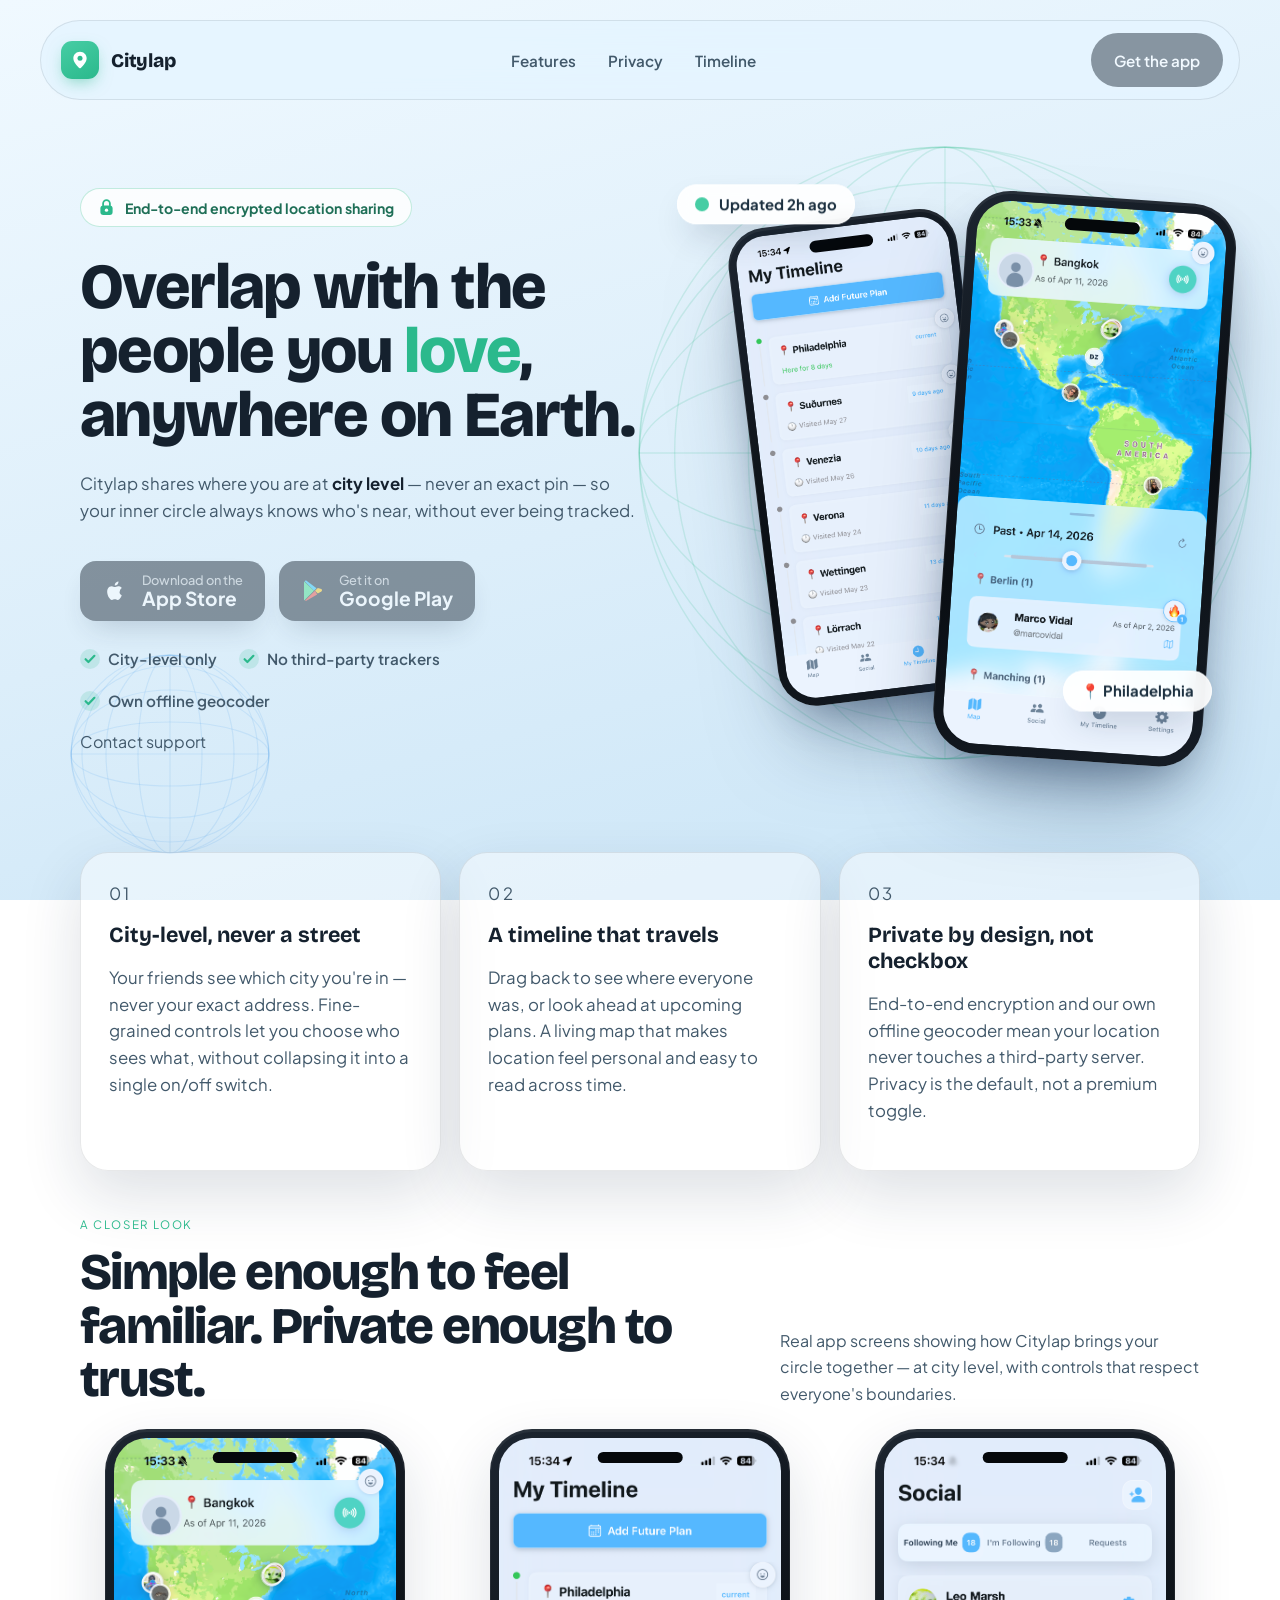
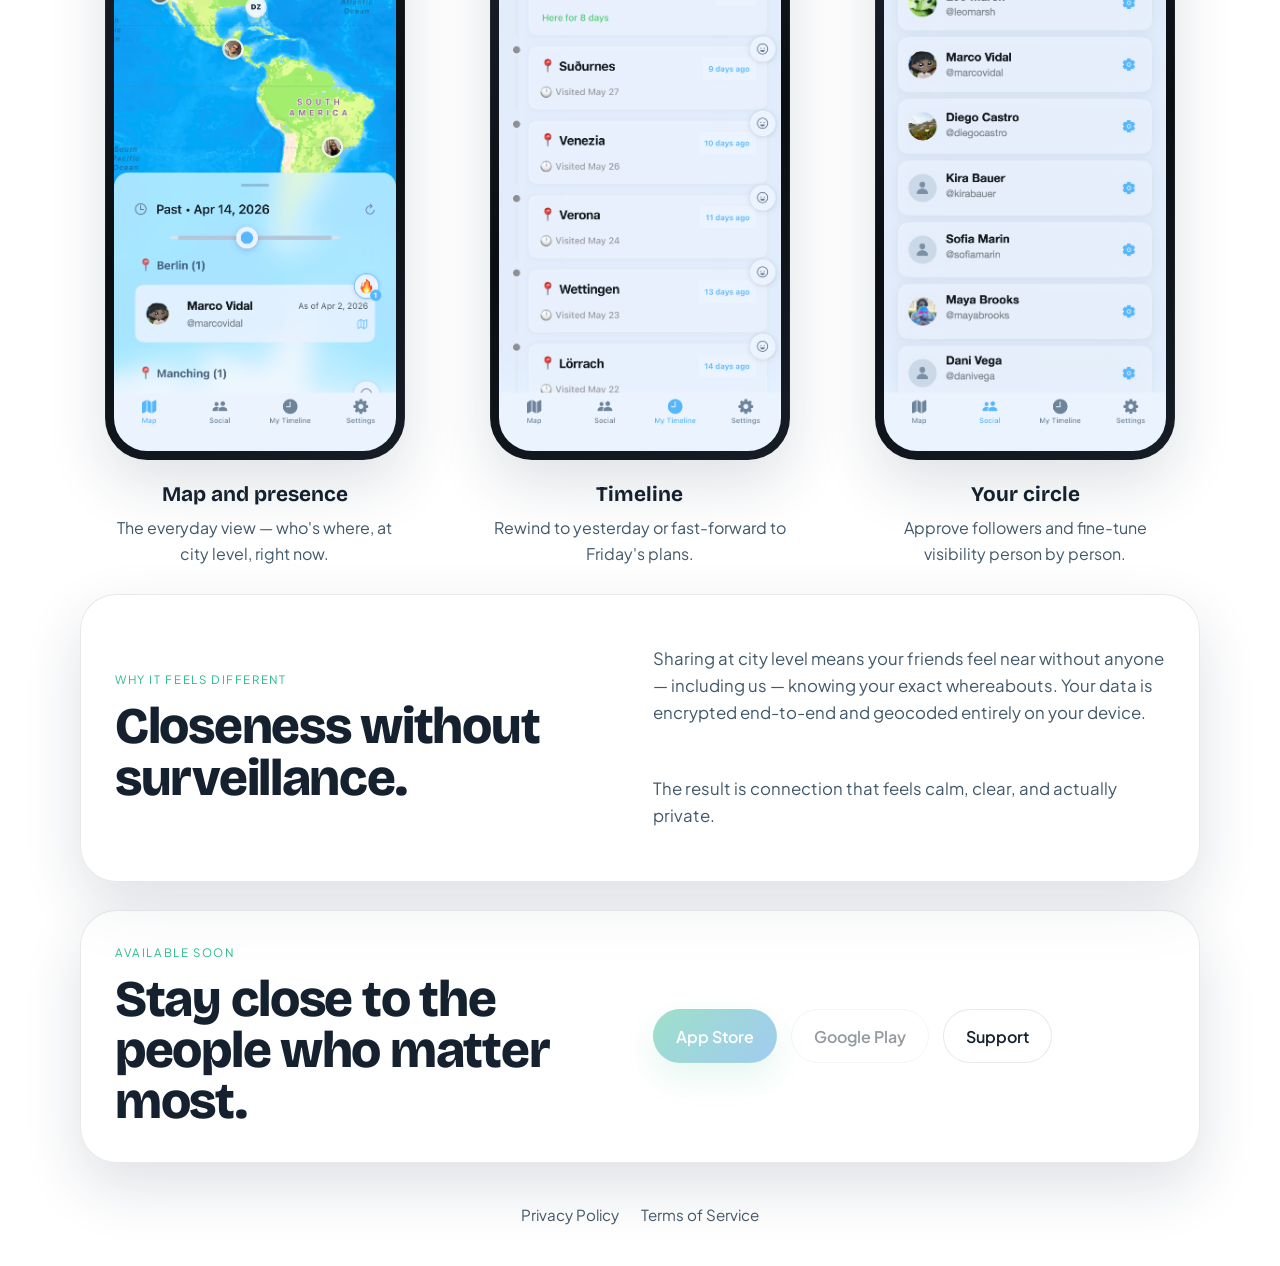
==== index.html @ 9f9db56d "Rebuild marketing site from Citylap design handoff New visual direction: Bricolage Grotesque + Plus " ====
<!DOCTYPE html>
<html lang="en">
  <head>
    <meta charset="UTF-8" />
    <meta name="viewport" content="width=device-width, initial-scale=1.0" />
    <title>Citylap | Stay close, wherever life takes you</title>
    <meta
      name="description"
      content="Citylap shares your city — never your street — with the people you trust. End-to-end encrypted, city-level location sharing."
    />
    <meta name="theme-color" content="#f0f9ff" />
    <link rel="preconnect" href="https://fonts.googleapis.com" />
    <link rel="preconnect" href="https://fonts.gstatic.com" crossorigin />
    <link
      href="https://fonts.googleapis.com/css2?family=Bricolage+Grotesque:opsz,wght@12..96,600;12..96,700;12..96,800&family=Plus+Jakarta+Sans:wght@400;500;600;700;800&display=swap"
      rel="stylesheet"
    />
    <link rel="icon" href="./favicon.png" />
    <link rel="stylesheet" href="./styles.css" />
  </head>
  <body>
    <div class="site-shell">
      <header class="topbar">
        <a class="brand" href="#top" aria-label="Citylap home">
          <span class="brand-mark" aria-hidden="true">
            <svg width="20" height="20" viewBox="0 0 24 24" fill="none">
              <path d="M12 2C7.6 2 4 5.5 4 9.8c0 5.4 6.8 11.4 7.1 11.7.5.4 1.3.4 1.8 0 .3-.3 7.1-6.3 7.1-11.7C20 5.5 16.4 2 12 2Z" fill="white" />
              <circle cx="12" cy="9.8" r="3" fill="#2bb98c" />
            </svg>
          </span>
          <span class="brand-text">Citylap</span>
        </a>
        <nav class="topnav" aria-label="Primary">
          <a href="#features">Features</a>
          <a href="#privacy">Privacy</a>
          <a href="#screenshots">Timeline</a>
        </nav>
        <a class="button button-nav" data-role="ios-link" href="#">Get the app</a>
      </header>

      <main id="top">
        <section class="hero">
          <!-- Small accent globe (bottom-left) -->
          <svg class="hero-globe hero-globe-small" viewBox="0 0 360 360" fill="none" aria-hidden="true">
            <circle cx="180" cy="180" r="178" stroke="#2f8fe0" stroke-width="2" stroke-opacity="0.12" />
            <line x1="2" y1="180" x2="358" y2="180" stroke="#2f8fe0" stroke-width="2" stroke-opacity="0.12" />
            <line x1="180" y1="2" x2="180" y2="358" stroke="#2f8fe0" stroke-width="2" stroke-opacity="0.12" />
            <ellipse cx="180" cy="180" rx="57.6" ry="178" stroke="#2f8fe0" stroke-width="2" stroke-opacity="0.12" />
            <ellipse cx="180" cy="180" rx="115.2" ry="178" stroke="#2f8fe0" stroke-width="2" stroke-opacity="0.12" />
            <ellipse cx="180" cy="180" rx="158.4" ry="178" stroke="#2f8fe0" stroke-width="2" stroke-opacity="0.12" />
            <ellipse cx="180" cy="180" rx="178" ry="57.6" stroke="#2f8fe0" stroke-width="2" stroke-opacity="0.12" />
            <ellipse cx="180" cy="180" rx="178" ry="115.2" stroke="#2f8fe0" stroke-width="2" stroke-opacity="0.12" />
            <ellipse cx="180" cy="180" rx="178" ry="158.4" stroke="#2f8fe0" stroke-width="2" stroke-opacity="0.12" />
          </svg>

          <div class="hero-copy reveal">
            <div class="eyebrow-chip">
              <svg width="17" height="19" viewBox="0 0 24 28" fill="none" aria-hidden="true">
                <rect x="3" y="11" width="18" height="14" rx="4.4" fill="#2bb98c" />
                <path d="M7 11V8a5 5 0 0 1 10 0v3" stroke="#2bb98c" stroke-width="2.6" stroke-linecap="round" />
                <circle cx="12" cy="18" r="2.4" fill="#fff" />
              </svg>
              End-to-end encrypted location sharing
            </div>

            <h1>Overlap with the people you <span class="h1-hi">love</span>, anywhere on Earth.</h1>

            <p class="lede">
              Citylap shares where you are at <strong>city level</strong> — never an exact pin — so your
              inner circle always knows who's near, without ever being tracked.
            </p>

            <div class="cta-row" id="download">
              <a class="store-badge" data-role="ios-link" href="#">
                <svg width="26" height="26" viewBox="0 0 24 24" fill="white" aria-hidden="true">
                  <path d="M16.4 12.7c0-2.2 1.8-3.3 1.9-3.4-1-1.5-2.6-1.7-3.2-1.7-1.4-.1-2.6.8-3.3.8-.7 0-1.7-.8-2.8-.8-1.4 0-2.8.8-3.5 2.1-1.5 2.6-.4 6.5 1.1 8.6.7 1 1.5 2.2 2.6 2.1 1-.04 1.4-.7 2.7-.7s1.6.7 2.7.6c1.1-.02 1.8-1 2.5-2 .8-1.2 1.1-2.3 1.1-2.4-.02-.01-2.1-.8-2.1-3.2ZM14.3 5.9c.6-.7 1-1.7.9-2.7-.8.03-1.9.5-2.5 1.2-.6.6-1 1.6-.9 2.6.9.07 1.8-.4 2.5-1.1Z"/>
                </svg>
                <div class="store-badge-text">
                  <div class="store-badge-top">Download on the</div>
                  <div class="store-badge-main">App Store</div>
                </div>
              </a>
              <a class="store-badge" data-role="android-link" href="#">
                <svg width="24" height="24" viewBox="0 0 24 24" aria-hidden="true">
                  <path d="M3.6 2.3 13 11.7l2.5-2.5L5.2 1.6a1.4 1.4 0 0 0-1.6.7Z" fill="#19C0F4"/>
                  <path d="M3.2 2.6A1.4 1.4 0 0 0 3 3.4v17.2c0 .3.1.6.2.8L13 11.7 3.2 2.6Z" fill="#3DDC84"/>
                  <path d="M16.8 9 14 11.7l2.8 2.8 3.5-2a1.4 1.4 0 0 0 0-2.4L16.8 9Z" fill="#FFC107"/>
                  <path d="m14 11.7-10 9.8c.5.4 1.2.4 1.8.1l10.4-6-2.2-3.9Z" fill="#EE4135"/>
                </svg>
                <div class="store-badge-text">
                  <div class="store-badge-top">Get it on</div>
                  <div class="store-badge-main">Google Play</div>
                </div>
              </a>
            </div>

            <div class="trust-row">
              <div class="trust-item">
                <svg width="20" height="20" viewBox="0 0 20 20" fill="none" aria-hidden="true">
                  <circle cx="10" cy="10" r="10" fill="#2bb98c" opacity="0.16"/>
                  <path d="M5.6 10.2 8.4 13l6-6.2" stroke="#2bb98c" stroke-width="2.2" stroke-linecap="round" stroke-linejoin="round"/>
                </svg>
                City-level only
              </div>
              <div class="trust-item">
                <svg width="20" height="20" viewBox="0 0 20 20" fill="none" aria-hidden="true">
                  <circle cx="10" cy="10" r="10" fill="#2bb98c" opacity="0.16"/>
                  <path d="M5.6 10.2 8.4 13l6-6.2" stroke="#2bb98c" stroke-width="2.2" stroke-linecap="round" stroke-linejoin="round"/>
                </svg>
                No third-party trackers
              </div>
              <div class="trust-item">
                <svg width="20" height="20" viewBox="0 0 20 20" fill="none" aria-hidden="true">
                  <circle cx="10" cy="10" r="10" fill="#2bb98c" opacity="0.16"/>
                  <path d="M5.6 10.2 8.4 13l6-6.2" stroke="#2bb98c" stroke-width="2.2" stroke-linecap="round" stroke-linejoin="round"/>
                </svg>
                Own offline geocoder
              </div>
            </div>

            <div class="meta-row">
              <a class="text-link" data-role="support-link" href="#">Contact support</a>
              <a class="text-link is-hidden" data-role="github-link" href="#" target="_blank" rel="noreferrer">
                View on GitHub
              </a>
            </div>
          </div>

          <div class="hero-visual reveal">
            <div class="phones-cluster">
              <!-- Complete globe sphere, centered behind the phones -->
              <svg class="hero-globe hero-globe-main" viewBox="0 0 1040 1040" fill="none" aria-hidden="true">
                <circle cx="520" cy="520" r="517.6" stroke="#2bb98c" stroke-width="2.4" stroke-opacity="0.16" />
                <line x1="2.4" y1="520" x2="1037.6" y2="520" stroke="#2bb98c" stroke-width="2.4" stroke-opacity="0.16" />
                <line x1="520" y1="2.4" x2="520" y2="1037.6" stroke="#2bb98c" stroke-width="2.4" stroke-opacity="0.16" />
                <ellipse cx="520" cy="520" rx="166.4" ry="517.6" stroke="#2bb98c" stroke-width="2.4" stroke-opacity="0.16" />
                <ellipse cx="520" cy="520" rx="332.8" ry="517.6" stroke="#2bb98c" stroke-width="2.4" stroke-opacity="0.16" />
                <ellipse cx="520" cy="520" rx="457.6" ry="517.6" stroke="#2bb98c" stroke-width="2.4" stroke-opacity="0.16" />
                <ellipse cx="520" cy="520" rx="517.6" ry="166.4" stroke="#2bb98c" stroke-width="2.4" stroke-opacity="0.16" />
                <ellipse cx="520" cy="520" rx="517.6" ry="332.8" stroke="#2bb98c" stroke-width="2.4" stroke-opacity="0.16" />
                <ellipse cx="520" cy="520" rx="517.6" ry="457.6" stroke="#2bb98c" stroke-width="2.4" stroke-opacity="0.16" />
              </svg>

              <!-- Back phone: timeline screenshot (shown in full) -->
              <div class="phone phone-back">
                <div class="phone-screen">
                  <img src="./assets/screens-edited/timeline.png" alt="Citylap timeline — a private log of every city you've visited" />
                  <div class="dynamic-island"></div>
                </div>
              </div>

              <!-- Front phone: world map screenshot (shown in full) -->
              <div class="phone phone-front">
                <div class="phone-screen">
                  <img src="./assets/screens-edited/map-world.png" alt="Citylap map — your circle across the world at city level" />
                  <div class="dynamic-island"></div>
                </div>
              </div>

              <!-- Floating marketing chips that bleed past the frame -->
              <div class="hero-chip chip-updated">
                <span class="chip-dot"></span> Updated 2h ago
              </div>
              <div class="hero-chip chip-location">📍 Philadelphia</div>
            </div>
          </div>
        </section>

        <section class="feature-grid reveal" id="features">
          <article class="feature-card">
            <p class="card-label">01</p>
            <h3>City-level, never a street</h3>
            <p>
              Your friends see which city you're in — never your exact address. Fine-grained
              controls let you choose who sees what, without collapsing it into a single on/off switch.
            </p>
          </article>
          <article class="feature-card">
            <p class="card-label">02</p>
            <h3>A timeline that travels</h3>
            <p>
              Drag back to see where everyone was, or look ahead at upcoming plans. A living map that
              makes location feel personal and easy to read across time.
            </p>
          </article>
          <article class="feature-card">
            <p class="card-label">03</p>
            <h3>Private by design, not checkbox</h3>
            <p>
              End-to-end encryption and our own offline geocoder mean your location never touches a
              third-party server. Privacy is the default, not a premium toggle.
            </p>
          </article>
        </section>

        <section class="screenshots reveal" id="screenshots">
          <div class="section-heading">
            <div>
              <p class="eyebrow">A closer look</p>
              <h2>Simple enough to feel familiar. Private enough to trust.</h2>
            </div>
            <p class="section-copy">
              Real app screens showing how Citylap brings your circle together — at city level, with
              controls that respect everyone's boundaries.
            </p>
          </div>

          <div class="shot-grid">
            <article class="shot-card">
              <div class="shot-phone">
                <div class="shot-screen">
                  <img src="./assets/screens-edited/map-world.png" alt="World map view showing friends' cities at city level" />
                  <div class="shot-island"></div>
                </div>
              </div>
              <div class="shot-copy">
                <h3>Map and presence</h3>
                <p>The everyday view — who's where, at city level, right now.</p>
              </div>
            </article>

            <article class="shot-card">
              <div class="shot-phone">
                <div class="shot-screen">
                  <img src="./assets/screens-edited/timeline.png" alt="Timeline showing past and future locations" />
                  <div class="shot-island"></div>
                </div>
              </div>
              <div class="shot-copy">
                <h3>Timeline</h3>
                <p>Rewind to yesterday or fast-forward to Friday's plans.</p>
              </div>
            </article>

            <article class="shot-card">
              <div class="shot-phone">
                <div class="shot-screen">
                  <img src="./assets/screens-edited/social.png" alt="Social controls and friend management" />
                  <div class="shot-island"></div>
                </div>
              </div>
              <div class="shot-copy">
                <h3>Your circle</h3>
                <p>Approve followers and fine-tune visibility person by person.</p>
              </div>
            </article>
          </div>
        </section>

        <section class="privacy-band reveal" id="privacy">
          <div>
            <p class="eyebrow">Why it feels different</p>
            <h2>Closeness without surveillance.</h2>
          </div>
          <div class="privacy-points">
            <p>
              Sharing at city level means your friends feel near without anyone — including us — knowing
              your exact whereabouts. Your data is encrypted end-to-end and geocoded entirely on your device.
            </p>
            <p>
              The result is connection that feels calm, clear, and actually private.
            </p>
          </div>
        </section>

        <section class="closing reveal">
          <div>
            <p class="eyebrow">Available soon</p>
            <h2>Stay close to the people who matter most.</h2>
          </div>
          <div class="closing-actions">
            <a class="button button-primary" data-role="ios-link" href="#">App Store</a>
            <a class="button button-secondary" data-role="android-link" href="#">Google Play</a>
            <a class="button button-ghost" data-role="support-link" href="#">Support</a>
          </div>
        </section>
      </main>

      <footer class="site-footer">
        <a href="./docs/privacy-policy.html">Privacy Policy</a>
        <a href="./docs/terms-of-service.html">Terms of Service</a>
      </footer>
    </div>

    <script src="https://cdnjs.cloudflare.com/ajax/libs/gsap/3.12.5/gsap.min.js"></script>
    <script src="./script.js"></script>
  </body>
</html>
---- styles.css ----
:root {
  --bg: #f0f9ff;
  --panel: rgba(255, 252, 249, 0.78);
  --panel-strong: rgba(255, 250, 248, 0.96);
  --text: #15212e;
  --muted: #42596b;
  --line: rgba(21, 33, 46, 0.1);
  --accent: #2bb98c;
  --accent-strong: #2f8fe0;
  --shadow: 0 24px 60px rgba(20, 40, 70, 0.14);
  --radius: 28px;
}

* {
  box-sizing: border-box;
}

html {
  scroll-behavior: smooth;
}

body {
  margin: 0;
  min-width: 320px;
  font-family: 'Plus Jakarta Sans', system-ui, sans-serif;
  color: var(--text);
  background: linear-gradient(165deg, #f0f9ff 0%, #dceefa 55%, #cae5f7 100%);
  background-attachment: fixed;
}

a {
  color: inherit;
  text-decoration: none;
}

button,
a {
  -webkit-tap-highlight-color: transparent;
}

.site-shell {
  position: relative;
  /* clip horizontally to avoid a scrollbar, but never clip the hero's
     bleed-out globe/phones the way `overflow: hidden` did */
  overflow-x: clip;
}

/* ── Layout containers ── */
.topbar,
.hero,
.feature-grid,
.privacy-band,
.closing,
.site-footer,
.docs-page {
  width: min(1120px, calc(100% - 32px));
  margin: 0 auto;
}

/* ── Topbar ── */
.topbar {
  position: sticky;
  top: 0;
  z-index: 10;
  width: min(1200px, calc(100% - 32px));
  display: flex;
  align-items: center;
  justify-content: space-between;
  margin-top: 20px;
  padding: 12px 16px 12px 20px;
  background: rgba(228, 244, 255, 0.82);
  border: 1px solid var(--line);
  border-radius: 999px;
  backdrop-filter: blur(20px);
}

.brand {
  display: inline-flex;
  align-items: center;
  gap: 12px;
  font-family: 'Bricolage Grotesque', system-ui, sans-serif;
  font-weight: 800;
  font-size: 1.2rem;
  letter-spacing: -0.01em;
  color: var(--text);
}

.brand-mark {
  display: grid;
  place-items: center;
  width: 38px;
  height: 38px;
  border-radius: 11px;
  background: linear-gradient(150deg, #46cda4, #2bb98c);
  box-shadow: 0 6px 16px -4px rgba(43, 185, 140, 0.55);
  flex-shrink: 0;
}

.topnav {
  display: inline-flex;
  gap: 32px;
  color: var(--muted);
  font-size: 0.95rem;
  font-weight: 600;
}

.topnav a:hover,
.text-link:hover {
  color: var(--text);
}

.button-nav {
  display: inline-flex;
  align-items: center;
  justify-content: center;
  min-height: 42px;
  padding: 0 22px;
  background: var(--text);
  color: #fff;
  border-radius: 999px;
  border: none;
  font-weight: 700;
  font-size: 0.95rem;
  font-family: inherit;
  transition: transform 180ms ease, opacity 180ms ease;
  white-space: nowrap;
}

.button-nav:hover {
  transform: translateY(-1px);
  opacity: 0.88;
}

/* ── Hero ── */
.hero {
  position: relative;
  overflow: visible;
  display: grid;
  grid-template-columns: 1.05fr 0.95fr;
  gap: 48px;
  align-items: center;
  padding: 80px 0 64px;
}

.hero-globe {
  position: absolute;
  pointer-events: none;
}

/* Big globe: a complete sphere centered behind the phones. Sized with a
   viewport cap so the whole circle always stays on-screen — never clipped. */
.hero-globe-main {
  width: min(760px, 48vw);
  height: auto;
  left: 50%;
  top: 47%;
  transform: translate(-50%, -50%);
  z-index: 0;
}

.hero-globe-small {
  width: 200px;
  height: auto;
  left: -10px;
  bottom: -30px;
  z-index: 0;
}

.hero-copy {
  position: relative;
  z-index: 1;
}

/* ── Eyebrow chip (hero) ── */
.eyebrow-chip {
  display: inline-flex;
  align-items: center;
  gap: 10px;
  background: rgba(255, 255, 255, 0.82);
  border-radius: 999px;
  padding: 10px 18px;
  box-shadow: 0 0 0 1px rgba(43, 185, 140, 0.28) inset;
  margin-bottom: 28px;
  font-size: 0.88rem;
  font-weight: 700;
  color: #1f6f57;
}

/* ── Eyebrow label (sections) ── */
.eyebrow,
.card-label {
  margin: 0 0 14px;
  text-transform: uppercase;
  letter-spacing: 0.14em;
  font-size: 0.72rem;
  color: var(--accent);
}

/* ── Hero h1 ── */
.hero h1 {
  margin: 0;
  font-family: 'Bricolage Grotesque', system-ui, sans-serif;
  font-weight: 800;
  font-size: clamp(2.8rem, 5vw, 4.8rem);
  line-height: 1;
  letter-spacing: -0.025em;
  color: var(--text);
}

.h1-hi {
  color: var(--accent);
}

/* ── Section h2s ── */
.privacy-band h2,
.closing h2 {
  margin: 0;
  font-family: 'Bricolage Grotesque', system-ui, sans-serif;
  font-weight: 800;
  line-height: 1;
  letter-spacing: -0.025em;
}

.lede,
.feature-card p,
.privacy-points p {
  color: var(--muted);
  line-height: 1.6;
  font-size: 1.05rem;
}

.lede {
  max-width: 52ch;
  margin: 24px 0 0;
}

.lede strong {
  color: var(--text);
  font-weight: 700;
}

/* ── Store badges (CTA row) ── */
.cta-row {
  display: flex;
  flex-wrap: wrap;
  gap: 14px;
  margin-top: 36px;
}

.store-badge {
  display: inline-flex;
  align-items: center;
  gap: 14px;
  background: var(--text);
  color: #fff;
  border-radius: 16px;
  padding: 13px 22px;
  box-shadow: 0 14px 30px -12px rgba(20, 40, 70, 0.5);
  transition: transform 180ms ease;
}

.store-badge:hover {
  transform: translateY(-2px);
}

.store-badge[aria-disabled="true"] {
  opacity: 0.45;
  cursor: not-allowed;
}

.store-badge[aria-disabled="true"]:hover {
  transform: none;
}

.store-badge-text {
  line-height: 1.05;
}

.store-badge-top {
  font-size: 0.8rem;
  opacity: 0.72;
  font-weight: 500;
}

.store-badge-main {
  font-size: 1.2rem;
  font-weight: 700;
}

/* ── Trust row ── */
.trust-row {
  display: flex;
  flex-wrap: wrap;
  gap: 22px;
  margin-top: 28px;
}

.trust-item {
  display: flex;
  align-items: center;
  gap: 8px;
  font-size: 0.95rem;
  font-weight: 600;
  color: var(--muted);
}

/* ── Meta row ── */
.meta-row {
  display: flex;
  flex-wrap: wrap;
  gap: 14px;
  margin-top: 20px;
}

/* ── Generic buttons ── */
.button,
.text-link {
  transition:
    transform 180ms ease,
    border-color 180ms ease,
    background 180ms ease,
    color 180ms ease,
    opacity 180ms ease;
}

.button {
  display: inline-flex;
  align-items: center;
  justify-content: center;
  min-height: 54px;
  padding: 0 22px;
  border-radius: 999px;
  border: 1px solid transparent;
  font-weight: 600;
  font-family: inherit;
}

.button:hover,
.button:focus-visible {
  transform: translateY(-2px);
}

.button[aria-disabled="true"] {
  opacity: 0.45;
  cursor: not-allowed;
}

.button[aria-disabled="true"]:hover,
.button[aria-disabled="true"]:focus-visible {
  transform: none;
}

.button-primary {
  background: linear-gradient(135deg, var(--accent), var(--accent-strong));
  color: #fff;
  box-shadow: 0 14px 34px rgba(43, 185, 140, 0.28);
}

.button-secondary,
.button-ghost {
  background: rgba(255, 255, 255, 0.52);
  border-color: var(--line);
}

.button-secondary:hover,
.button-ghost:hover {
  border-color: rgba(255, 255, 255, 0.3);
}

.text-link {
  color: var(--muted);
}

/* ── Phone frames (hero visual) ── */
.hero-visual {
  position: relative;
  z-index: 1;
}

.phones-cluster {
  position: relative;
  height: 580px;
}

.phone {
  position: absolute;
  border-radius: var(--phone-r, 44px);
  background: linear-gradient(150deg, #1c2530 0%, #0a0e13 55%, #161d26 100%);
  padding: var(--phone-bezel, 10px);
  box-shadow:
    0 2px 0 1px rgba(255, 255, 255, 0.06) inset,
    0 50px 90px -28px rgba(22, 46, 78, 0.55),
    0 18px 44px -16px rgba(22, 46, 78, 0.4);
}

.phone-screen {
  position: relative;
  border-radius: calc(var(--phone-r, 44px) - var(--phone-bezel, 10px));
  overflow: hidden;
  background: #bfe1f7;
  line-height: 0;
}

/* Full screenshot — shown in its entirety, never cropped. The image's
   natural 1206x2622 aspect defines the screen height, so nothing clips. */
.phone-screen img {
  display: block;
  width: 100%;
  height: auto;
}

.dynamic-island {
  position: absolute;
  top: 2.4%;
  left: 50%;
  transform: translateX(-50%);
  width: 30%;
  height: 1.45%;
  min-height: 12px;
  background: #05080b;
  border-radius: 999px;
  z-index: 4;
}

.phone-front {
  --phone-r: 44px;
  --phone-bezel: 10px;
  width: 270px;
  right: 0;
  bottom: 0;
  transform: rotate(4deg);
  transform-origin: center bottom;
  z-index: 2;
}

.phone-back {
  --phone-r: 38px;
  --phone-bezel: 8px;
  width: 230px;
  right: 188px;
  bottom: 64px;
  transform: rotate(-7deg);
  transform-origin: center bottom;
  z-index: 1;
}

/* ── Hero floating chips ── */
.hero-chip {
  position: absolute;
  display: flex;
  align-items: center;
  gap: 10px;
  background: rgba(255, 255, 255, 0.92);
  backdrop-filter: blur(8px);
  border-radius: 999px;
  padding: 11px 18px;
  box-shadow:
    0 16px 36px -14px rgba(20, 40, 70, 0.45),
    0 0 0 1px rgba(255, 255, 255, 0.7) inset;
  font-weight: 700;
  font-size: 0.93rem;
  color: #1c3040;
  white-space: nowrap;
  z-index: 5;
}

.chip-updated {
  top: 8px;
  left: -14px;
}

.chip-location {
  bottom: 52px;
  right: -12px;
}

.chip-dot {
  width: 14px;
  height: 14px;
  border-radius: 999px;
  background: #46cda4;
  display: inline-block;
  flex-shrink: 0;
}

/* ── Feature grid ── */
.feature-grid {
  display: grid;
  grid-template-columns: repeat(3, minmax(0, 1fr));
  gap: 18px;
  padding: 28px 0;
}

/* ── Screenshots section ── */
.screenshots {
  width: min(1120px, calc(100% - 32px));
  margin: 0 auto;
  padding: 18px 0 0;
}

.section-heading {
  display: grid;
  grid-template-columns: 1fr minmax(280px, 420px);
  gap: 22px;
  align-items: end;
  margin-bottom: 22px;
}

.section-heading h2 {
  margin: 0;
  font-family: 'Bricolage Grotesque', system-ui, sans-serif;
  font-size: clamp(2rem, 4vw, 3.2rem);
  font-weight: 800;
  letter-spacing: -0.03em;
  line-height: 1.05;
}

.section-copy {
  margin: 0;
  color: var(--muted);
  line-height: 1.65;
}

.shot-grid {
  display: grid;
  grid-template-columns: repeat(3, minmax(0, 1fr));
  gap: 36px;
  align-items: start;
  justify-items: center;
}

.shot-card {
  display: flex;
  flex-direction: column;
  align-items: center;
  width: 100%;
  max-width: 300px;
}

/* Phone bezel wrapping a full, uncropped screenshot */
.shot-phone {
  position: relative;
  width: 100%;
  padding: 9px;
  border-radius: 42px;
  background: linear-gradient(150deg, #1c2530 0%, #0a0e13 55%, #161d26 100%);
  box-shadow:
    0 2px 0 1px rgba(255, 255, 255, 0.06) inset,
    var(--shadow);
}

.shot-screen {
  position: relative;
  overflow: hidden;
  border-radius: 33px;
  background: #bfe1f7;
  line-height: 0;
}

.shot-screen img {
  display: block;
  width: 100%;
  height: auto;
}

.shot-island {
  position: absolute;
  top: 2.2%;
  left: 50%;
  transform: translateX(-50%);
  width: 30%;
  height: 1.4%;
  min-height: 11px;
  background: #05080b;
  border-radius: 999px;
  z-index: 2;
}

.shot-copy {
  margin-top: 22px;
  text-align: center;
}

.shot-copy h3 {
  margin: 0 0 8px;
  font-family: 'Bricolage Grotesque', system-ui, sans-serif;
  font-size: 1.3rem;
  font-weight: 700;
}

.shot-copy p {
  margin: 0;
  line-height: 1.6;
  color: var(--muted);
  max-width: 30ch;
}

/* ── Feature cards ── */
.feature-card,
.privacy-band,
.closing {
  background: rgba(255, 255, 255, 0.46);
  border: 1px solid var(--line);
  box-shadow: var(--shadow);
}

.feature-card {
  padding: 28px;
  border-radius: var(--radius);
}

.feature-card h3 {
  margin: 0 0 12px;
  font-size: 1.35rem;
  font-family: 'Bricolage Grotesque', system-ui, sans-serif;
  font-weight: 700;
}

/* ── Privacy band + closing ── */
.privacy-band,
.closing {
  display: grid;
  grid-template-columns: 1fr 1fr;
  gap: 26px;
  align-items: center;
  margin-top: 28px;
  padding: 34px;
  border-radius: calc(var(--radius) + 8px);
}

.privacy-band h2,
.closing h2 {
  font-size: clamp(2rem, 4vw, 3.2rem);
}

.privacy-points {
  display: grid;
  gap: 16px;
}

.closing {
  margin: 28px auto 42px;
}

.closing-actions {
  display: flex;
  flex-wrap: wrap;
  gap: 14px;
}

/* ── Footer ── */
.site-footer {
  display: flex;
  justify-content: center;
  gap: 22px;
  padding: 0 0 42px;
  color: var(--muted);
  font-size: 0.95rem;
}

.site-footer a:hover {
  color: var(--text);
}

/* ── Docs pages ── */
.docs-page {
  padding: 82px 0 56px;
}

.docs-hero {
  max-width: 720px;
}

.docs-hero h1 {
  margin: 0;
  font-family: 'Bricolage Grotesque', system-ui, sans-serif;
  font-size: clamp(2.7rem, 6vw, 5.4rem);
  font-weight: 800;
  line-height: 1;
  letter-spacing: -0.03em;
}

.docs-hero p:not(.eyebrow) {
  max-width: 58ch;
  margin: 22px 0 0;
  color: var(--muted);
  font-size: 1.05rem;
  line-height: 1.65;
}

.docs-grid {
  display: grid;
  grid-template-columns: repeat(2, minmax(0, 1fr));
  gap: 18px;
  margin-top: 34px;
}

.doc-card {
  display: grid;
  gap: 10px;
  min-height: 180px;
  padding: 28px;
  border-radius: var(--radius);
  background: rgba(255, 255, 255, 0.46);
  border: 1px solid var(--line);
  box-shadow: var(--shadow);
  transition:
    transform 180ms ease,
    border-color 180ms ease;
}

.doc-card:hover,
.doc-card:focus-visible {
  transform: translateY(-2px);
  border-color: rgba(43, 185, 140, 0.3);
}

.doc-card strong {
  font-family: 'Bricolage Grotesque', system-ui, sans-serif;
  font-size: 1.5rem;
  font-weight: 700;
}

.doc-card span:last-child {
  color: var(--muted);
  line-height: 1.6;
}

/* ── Utility ── */
.is-hidden {
  display: none;
}

.reveal {
  opacity: 0;
  transform: translateY(24px);
}

/* ── Responsive ── */
@media (max-width: 980px) {
  .hero,
  .section-heading,
  .privacy-band,
  .closing {
    grid-template-columns: 1fr;
  }

  .feature-grid,
  .docs-grid {
    grid-template-columns: 1fr;
  }

  .shot-grid {
    gap: 20px;
  }

  .hero {
    padding-top: 56px;
  }

  /* Stacked layout: cluster is centred in the viewport, so the globe can be
     larger and still stay a complete, on-screen sphere. */
  .hero-globe-main {
    width: min(460px, 92vw);
  }

  .hero-visual {
    display: flex;
    justify-content: center;
  }

  .phones-cluster {
    height: 600px;
    width: 360px;
  }
}

@media (max-width: 720px) {
  .topbar {
    padding: 12px 14px;
    border-radius: 22px;
  }

  .topnav {
    display: none;
  }

  .hero h1 {
    font-size: clamp(2.4rem, 8vw, 3.2rem);
  }

  .privacy-band,
  .closing,
  .feature-card {
    padding: 24px;
  }

  .shot-grid {
    grid-template-columns: 1fr;
    gap: 40px;
  }

  .phones-cluster {
    height: 540px;
    width: 320px;
  }

  .phone-front {
    width: 232px;
    --phone-r: 36px;
    --phone-bezel: 8px;
  }

  .phone-back {
    width: 192px;
    right: 150px;
    --phone-r: 30px;
    --phone-bezel: 7px;
  }

  .chip-updated {
    font-size: 0.82rem;
    padding: 9px 14px;
  }

  .chip-location {
    font-size: 0.82rem;
    padding: 9px 14px;
    right: 0;
    bottom: 80px;
  }
}

@media (prefers-reduced-motion: reduce) {
  html {
    scroll-behavior: auto;
  }

  .reveal {
    opacity: 1;
    transform: none;
  }

  .button,
  .button-nav,
  .store-badge,
  .text-link {
    transition: none;
  }
}
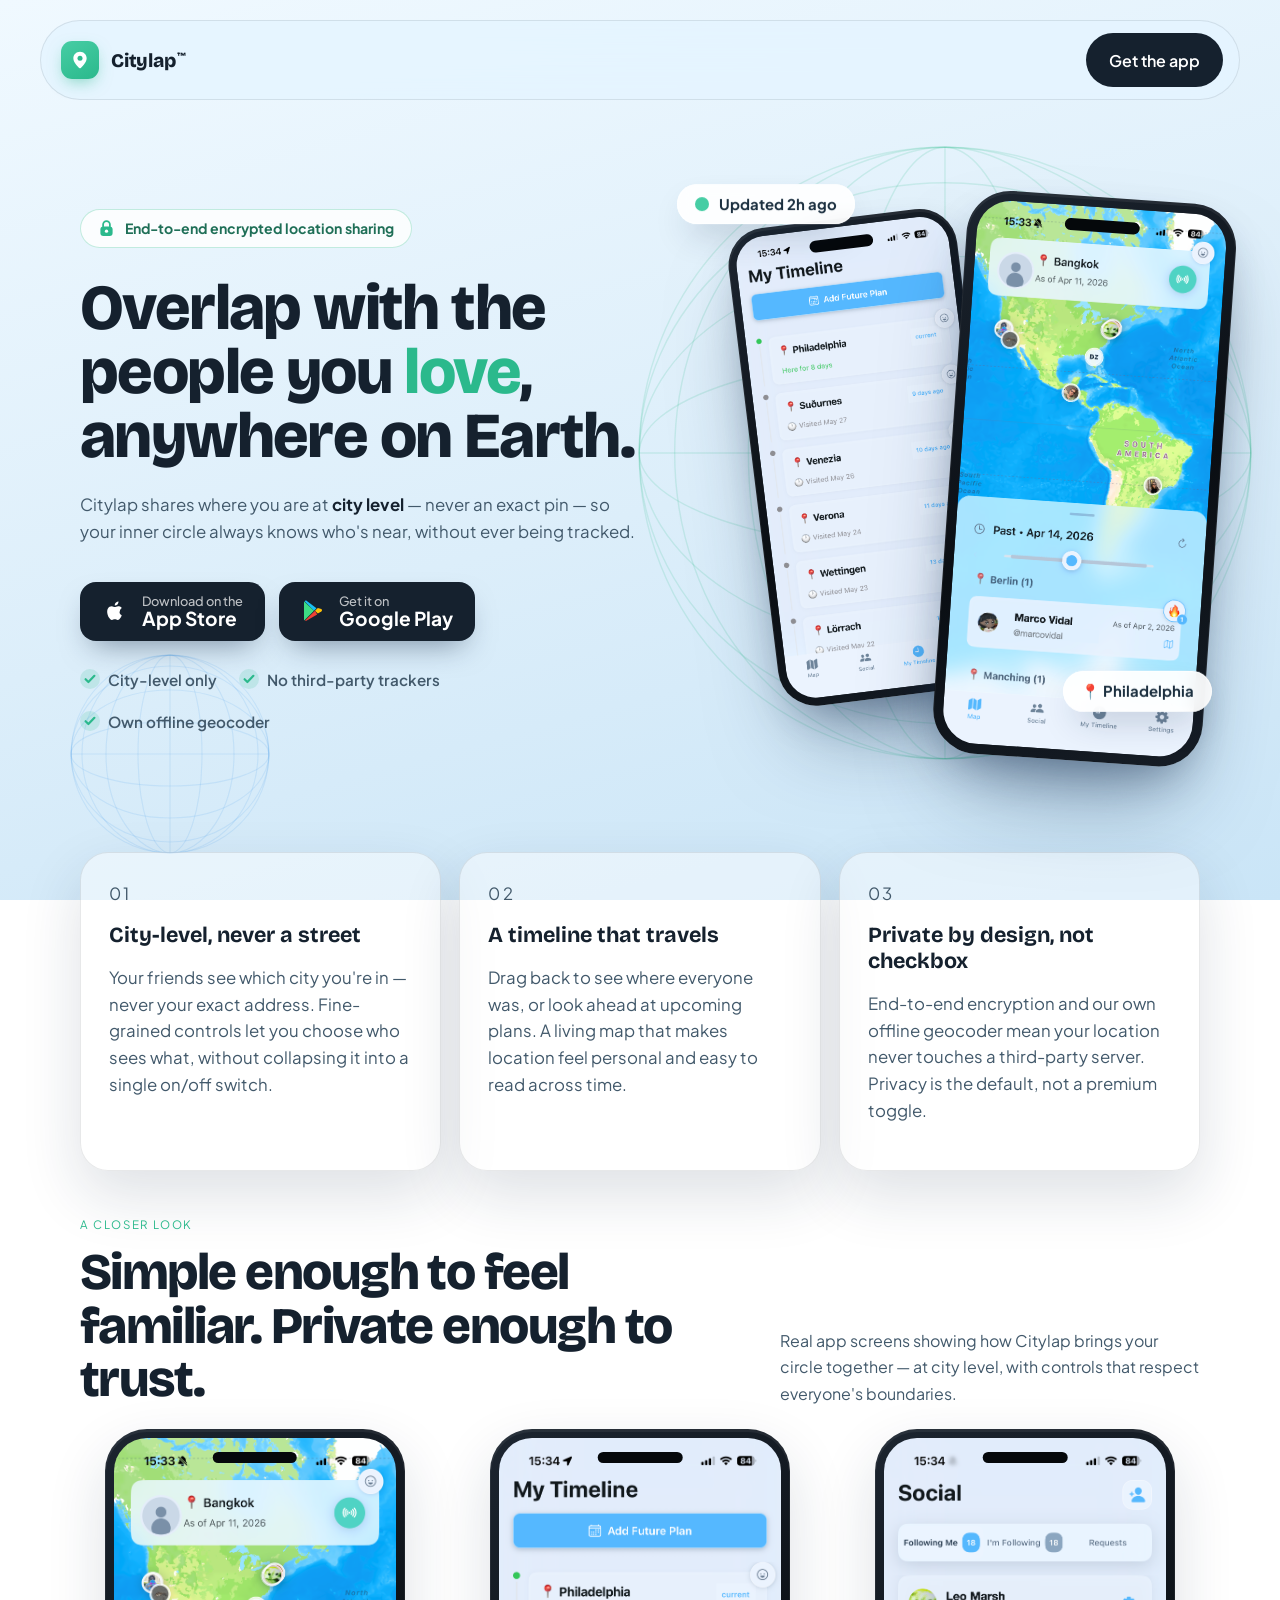
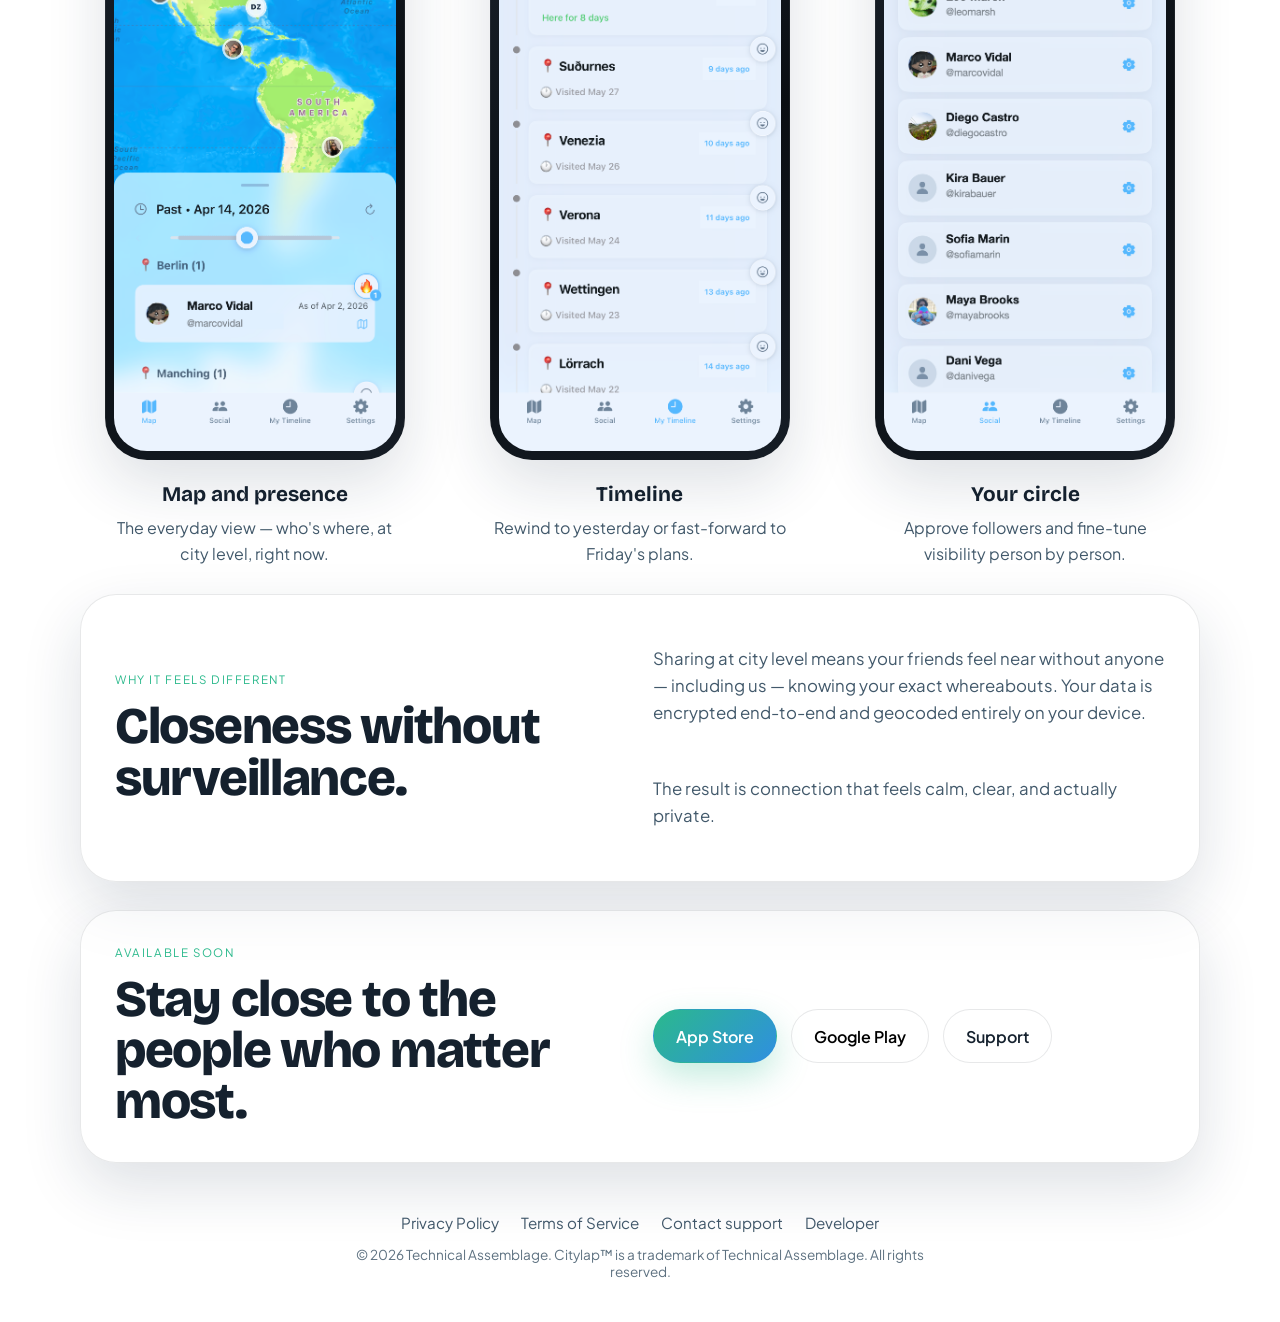
==== commit 6162a093: "Add launch signup modal, trademark/footer, simplify header - Trademark Citylap™ in the wordmark; cop" ====
--- a/index.html
+++ b/index.html
@@ -21,21 +21,16 @@
   <body>
     <div class="site-shell">
       <header class="topbar">
-        <a class="brand" href="#top" aria-label="Citylap home">
+        <span class="brand" aria-label="Citylap">
           <span class="brand-mark" aria-hidden="true">
             <svg width="20" height="20" viewBox="0 0 24 24" fill="none">
               <path d="M12 2C7.6 2 4 5.5 4 9.8c0 5.4 6.8 11.4 7.1 11.7.5.4 1.3.4 1.8 0 .3-.3 7.1-6.3 7.1-11.7C20 5.5 16.4 2 12 2Z" fill="white" />
               <circle cx="12" cy="9.8" r="3" fill="#2bb98c" />
             </svg>
           </span>
-          <span class="brand-text">Citylap</span>
-        </a>
-        <nav class="topnav" aria-label="Primary">
-          <a href="#features">Features</a>
-          <a href="#privacy">Privacy</a>
-          <a href="#screenshots">Timeline</a>
-        </nav>
-        <a class="button button-nav" data-role="ios-link" href="#">Get the app</a>
+          <span class="brand-text">Citylap<span class="tm">™</span></span>
+        </span>
+        <button type="button" class="button button-nav" data-action="notify">Get the app</button>
       </header>
 
       <main id="top">
@@ -71,7 +66,7 @@
             </p>
 
             <div class="cta-row" id="download">
-              <a class="store-badge" data-role="ios-link" href="#">
+              <button type="button" class="store-badge" data-action="notify">
                 <svg width="26" height="26" viewBox="0 0 24 24" fill="white" aria-hidden="true">
                   <path d="M16.4 12.7c0-2.2 1.8-3.3 1.9-3.4-1-1.5-2.6-1.7-3.2-1.7-1.4-.1-2.6.8-3.3.8-.7 0-1.7-.8-2.8-.8-1.4 0-2.8.8-3.5 2.1-1.5 2.6-.4 6.5 1.1 8.6.7 1 1.5 2.2 2.6 2.1 1-.04 1.4-.7 2.7-.7s1.6.7 2.7.6c1.1-.02 1.8-1 2.5-2 .8-1.2 1.1-2.3 1.1-2.4-.02-.01-2.1-.8-2.1-3.2ZM14.3 5.9c.6-.7 1-1.7.9-2.7-.8.03-1.9.5-2.5 1.2-.6.6-1 1.6-.9 2.6.9.07 1.8-.4 2.5-1.1Z"/>
                 </svg>
@@ -79,8 +74,8 @@
                   <div class="store-badge-top">Download on the</div>
                   <div class="store-badge-main">App Store</div>
                 </div>
-              </a>
-              <a class="store-badge" data-role="android-link" href="#">
+              </button>
+              <button type="button" class="store-badge" data-action="notify">
                 <svg width="24" height="24" viewBox="0 0 24 24" aria-hidden="true">
                   <path d="M3.6 2.3 13 11.7l2.5-2.5L5.2 1.6a1.4 1.4 0 0 0-1.6.7Z" fill="#19C0F4"/>
                   <path d="M3.2 2.6A1.4 1.4 0 0 0 3 3.4v17.2c0 .3.1.6.2.8L13 11.7 3.2 2.6Z" fill="#3DDC84"/>
@@ -91,7 +86,7 @@
                   <div class="store-badge-top">Get it on</div>
                   <div class="store-badge-main">Google Play</div>
                 </div>
-              </a>
+              </button>
             </div>
 
             <div class="trust-row">
@@ -118,12 +113,6 @@
               </div>
             </div>
 
-            <div class="meta-row">
-              <a class="text-link" data-role="support-link" href="#">Contact support</a>
-              <a class="text-link is-hidden" data-role="github-link" href="#" target="_blank" rel="noreferrer">
-                View on GitHub
-              </a>
-            </div>
           </div>
 
           <div class="hero-visual reveal">
@@ -269,18 +258,53 @@
             <h2>Stay close to the people who matter most.</h2>
           </div>
           <div class="closing-actions">
-            <a class="button button-primary" data-role="ios-link" href="#">App Store</a>
-            <a class="button button-secondary" data-role="android-link" href="#">Google Play</a>
-            <a class="button button-ghost" data-role="support-link" href="#">Support</a>
+            <button type="button" class="button button-primary" data-action="notify">App Store</button>
+            <button type="button" class="button button-secondary" data-action="notify">Google Play</button>
+            <a class="button button-ghost" href="mailto:info@technicalassemblage.com">Support</a>
           </div>
         </section>
       </main>
 
       <footer class="site-footer">
-        <a href="./docs/privacy-policy.html">Privacy Policy</a>
-        <a href="./docs/terms-of-service.html">Terms of Service</a>
+        <nav class="footer-links" aria-label="Footer">
+          <a href="./docs/privacy-policy.html">Privacy Policy</a>
+          <a href="./docs/terms-of-service.html">Terms of Service</a>
+          <a href="mailto:info@technicalassemblage.com">Contact support</a>
+          <a href="https://technicalassemblage.com/" target="_blank" rel="noreferrer">Developer</a>
+        </nav>
+        <p class="footer-copy">
+          © 2026 Technical Assemblage. Citylap™ is a trademark of Technical Assemblage. All rights reserved.
+        </p>
       </footer>
     </div>
+
+    <!-- Launch notification signup -->
+    <dialog id="notify-modal" class="notify-modal" aria-labelledby="notify-title">
+      <button type="button" class="notify-close" data-action="close-modal" aria-label="Close">&times;</button>
+      <div class="notify-content">
+        <p class="eyebrow">Coming soon</p>
+        <h2 id="notify-title">Be the first to know</h2>
+        <p class="notify-sub">
+          Citylap isn't out just yet. Drop your email and we'll let you know the moment it
+          launches — no spam, ever.
+        </p>
+        <form
+          action="https://buttondown.com/api/emails/embed-subscribe/technicalassemblage"
+          method="post"
+          target="_blank"
+          class="embeddable-buttondown-form notify-form"
+        >
+          <label for="bd-email">Email address</label>
+          <input type="email" name="email" id="bd-email" placeholder="you@example.com" required />
+          <button type="submit" class="button button-primary">Notify me</button>
+        </form>
+        <p class="notify-powered">
+          <a href="https://buttondown.com/refer/technicalassemblage" target="_blank" rel="noreferrer">
+            Powered by Buttondown.
+          </a>
+        </p>
+      </div>
+    </dialog>
 
     <script src="https://cdnjs.cloudflare.com/ajax/libs/gsap/3.12.5/gsap.min.js"></script>
     <script src="./script.js"></script>
--- a/styles.css
+++ b/styles.css
@@ -96,6 +96,13 @@
   flex-shrink: 0;
 }
 
+.tm {
+  font-size: 0.5em;
+  font-weight: 700;
+  vertical-align: super;
+  margin-left: 1px;
+}
+
 .topnav {
   display: inline-flex;
   gap: 32px;
@@ -119,6 +126,7 @@
   color: #fff;
   border-radius: 999px;
   border: none;
+  cursor: pointer;
   font-weight: 700;
   font-size: 0.95rem;
   font-family: inherit;
@@ -253,6 +261,10 @@
   gap: 14px;
   background: var(--text);
   color: #fff;
+  border: none;
+  cursor: pointer;
+  text-align: left;
+  font-family: inherit;
   border-radius: 16px;
   padding: 13px 22px;
   box-shadow: 0 14px 30px -12px rgba(20, 40, 70, 0.5);
@@ -261,15 +273,6 @@
 
 .store-badge:hover {
   transform: translateY(-2px);
-}
-
-.store-badge[aria-disabled="true"] {
-  opacity: 0.45;
-  cursor: not-allowed;
-}
-
-.store-badge[aria-disabled="true"]:hover {
-  transform: none;
 }
 
 .store-badge-text {
@@ -331,7 +334,9 @@
   padding: 0 22px;
   border-radius: 999px;
   border: 1px solid transparent;
+  cursor: pointer;
   font-weight: 600;
+  font-size: 1rem;
   font-family: inherit;
 }
 
@@ -651,11 +656,28 @@
 /* ── Footer ── */
 .site-footer {
   display: flex;
+  flex-direction: column;
+  align-items: center;
+  gap: 14px;
+  padding: 8px 0 42px;
+  color: var(--muted);
+  font-size: 0.95rem;
+}
+
+.footer-links {
+  display: flex;
+  flex-wrap: wrap;
   justify-content: center;
   gap: 22px;
-  padding: 0 0 42px;
-  color: var(--muted);
-  font-size: 0.95rem;
+}
+
+.footer-copy {
+  margin: 0;
+  max-width: 60ch;
+  text-align: center;
+  font-size: 0.85rem;
+  color: var(--muted);
+  opacity: 0.85;
 }
 
 .site-footer a:hover {
@@ -848,3 +870,110 @@
     transition: none;
   }
 }
+
+/* ── Launch-notification modal ── */
+.notify-modal {
+  width: min(440px, calc(100% - 32px));
+  max-width: 440px;
+  padding: 0;
+  border: 1px solid var(--line);
+  border-radius: calc(var(--radius) + 4px);
+  background: var(--panel-strong);
+  color: var(--text);
+  box-shadow: 0 40px 100px -30px rgba(20, 40, 70, 0.55);
+  overflow: hidden;
+}
+
+.notify-modal::backdrop {
+  background: rgba(20, 40, 70, 0.45);
+  backdrop-filter: blur(6px);
+}
+
+.notify-content {
+  position: relative;
+  padding: 38px 32px 28px;
+}
+
+.notify-close {
+  position: absolute;
+  top: 14px;
+  right: 16px;
+  display: grid;
+  place-items: center;
+  width: 34px;
+  height: 34px;
+  border: none;
+  border-radius: 50%;
+  cursor: pointer;
+  background: rgba(21, 33, 46, 0.06);
+  color: var(--muted);
+  font-size: 1.5rem;
+  line-height: 1;
+  transition: background 160ms ease, color 160ms ease;
+}
+
+.notify-close:hover {
+  background: rgba(21, 33, 46, 0.12);
+  color: var(--text);
+}
+
+.notify-content h2 {
+  margin: 6px 0 0;
+  font-family: 'Bricolage Grotesque', system-ui, sans-serif;
+  font-weight: 800;
+  font-size: 1.85rem;
+  letter-spacing: -0.02em;
+  line-height: 1.05;
+}
+
+.notify-sub {
+  margin: 12px 0 22px;
+  color: var(--muted);
+  line-height: 1.5;
+}
+
+.notify-form {
+  display: flex;
+  flex-direction: column;
+  gap: 12px;
+}
+
+.notify-form label {
+  font-size: 0.85rem;
+  font-weight: 600;
+}
+
+.notify-form input[type="email"] {
+  height: 50px;
+  padding: 0 16px;
+  border: 1px solid var(--line);
+  border-radius: 14px;
+  background: #fff;
+  font: inherit;
+  color: var(--text);
+}
+
+.notify-form input[type="email"]:focus {
+  outline: none;
+  border-color: var(--accent);
+  box-shadow: 0 0 0 3px rgba(43, 185, 140, 0.18);
+}
+
+.notify-form .button {
+  width: 100%;
+}
+
+.notify-powered {
+  margin: 18px 0 0;
+  text-align: center;
+  font-size: 0.8rem;
+}
+
+.notify-powered a {
+  color: var(--muted);
+  text-decoration: underline;
+}
+
+.notify-powered a:hover {
+  color: var(--text);
+}
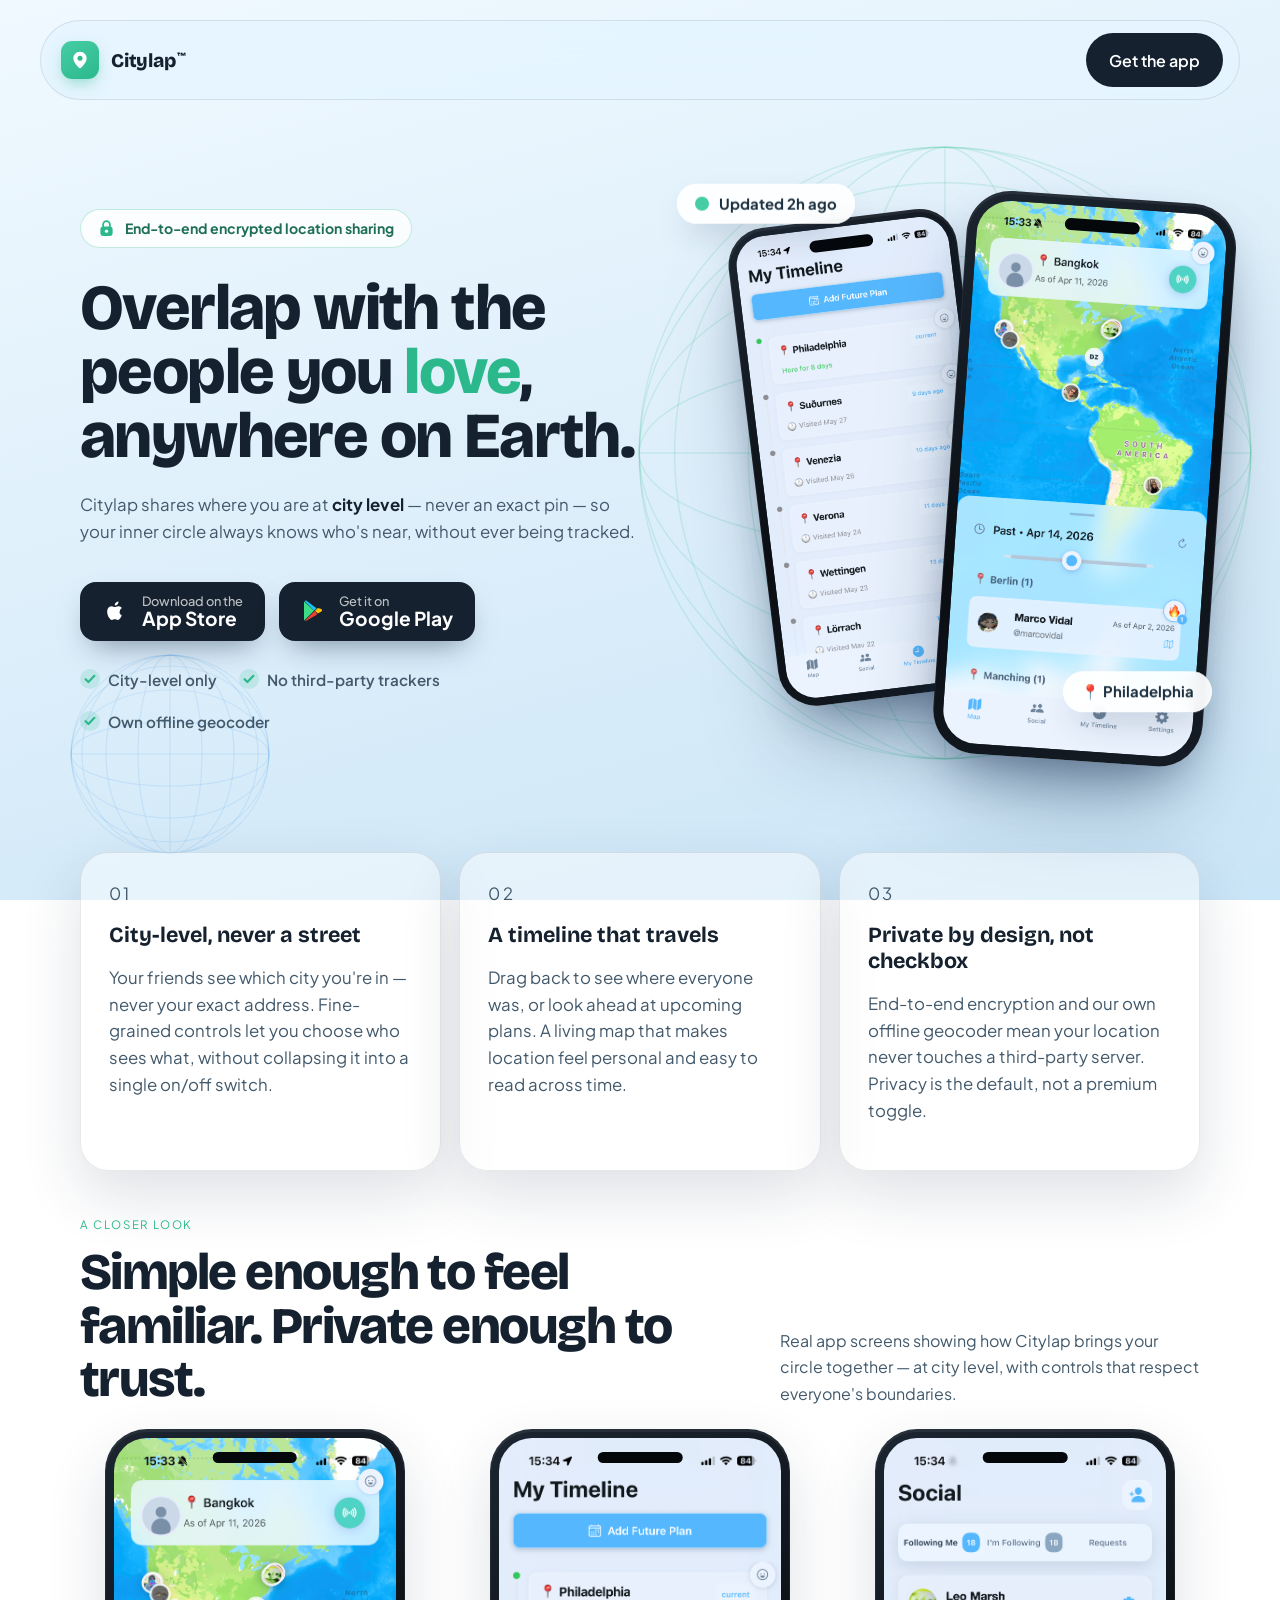
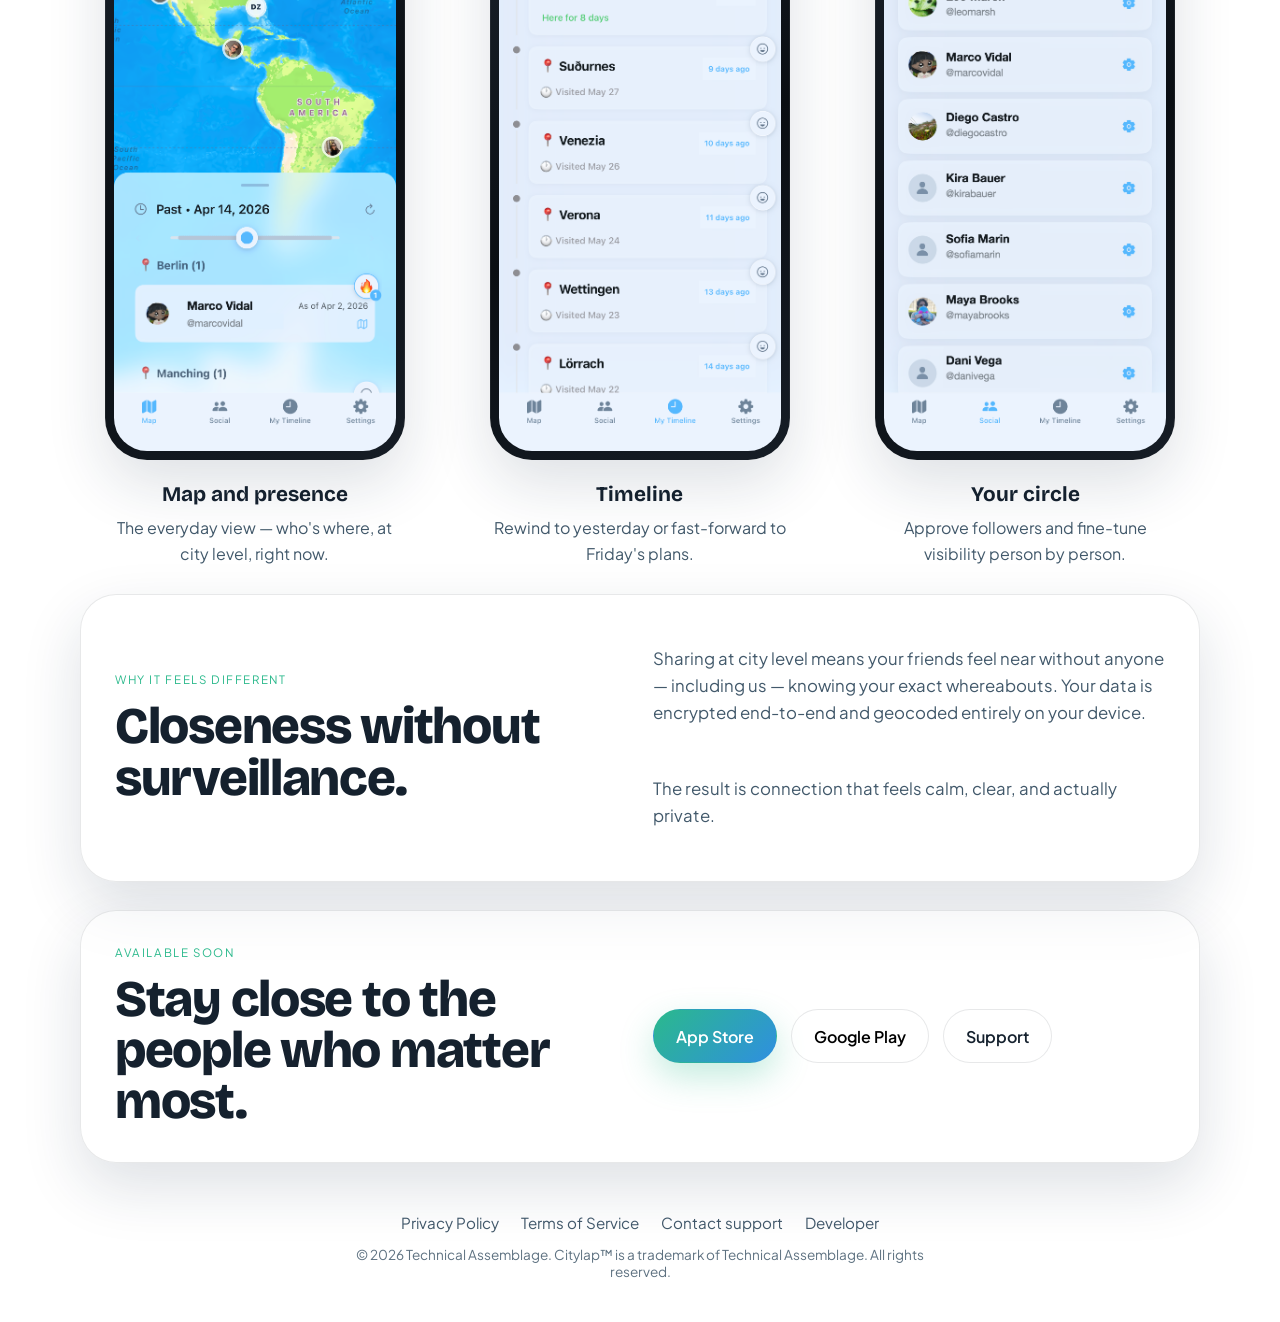
==== commit ec41fce9: "Use new Citylap app icon for favicon, fix modal close, prune unused assets - Replace favicon with th" ====
--- a/index.html
+++ b/index.html
@@ -8,14 +8,18 @@
       name="description"
       content="Citylap shares your city — never your street — with the people you trust. End-to-end encrypted, city-level location sharing."
     />
-    <meta name="theme-color" content="#f0f9ff" />
+    <meta name="theme-color" content="#23a37e" />
     <link rel="preconnect" href="https://fonts.googleapis.com" />
     <link rel="preconnect" href="https://fonts.gstatic.com" crossorigin />
     <link
       href="https://fonts.googleapis.com/css2?family=Bricolage+Grotesque:opsz,wght@12..96,600;12..96,700;12..96,800&family=Plus+Jakarta+Sans:wght@400;500;600;700;800&display=swap"
       rel="stylesheet"
     />
-    <link rel="icon" href="./favicon.png" />
+    <link rel="icon" type="image/svg+xml" href="./citylap-icon-rounded.svg" />
+    <link rel="icon" type="image/png" sizes="32x32" href="./favicon-32.png" />
+    <link rel="icon" type="image/png" sizes="16x16" href="./favicon-16.png" />
+    <link rel="apple-touch-icon" sizes="180x180" href="./apple-touch-icon-180.png" />
+    <link rel="manifest" href="./site.webmanifest" />
     <link rel="stylesheet" href="./styles.css" />
   </head>
   <body>
@@ -280,8 +284,8 @@
 
     <!-- Launch notification signup -->
     <dialog id="notify-modal" class="notify-modal" aria-labelledby="notify-title">
-      <button type="button" class="notify-close" data-action="close-modal" aria-label="Close">&times;</button>
       <div class="notify-content">
+        <button type="button" class="notify-close" data-action="close-modal" aria-label="Close">&times;</button>
         <p class="eyebrow">Coming soon</p>
         <h2 id="notify-title">Be the first to know</h2>
         <p class="notify-sub">
--- a/styles.css
+++ b/styles.css
@@ -898,6 +898,7 @@
   position: absolute;
   top: 14px;
   right: 16px;
+  z-index: 2;
   display: grid;
   place-items: center;
   width: 34px;
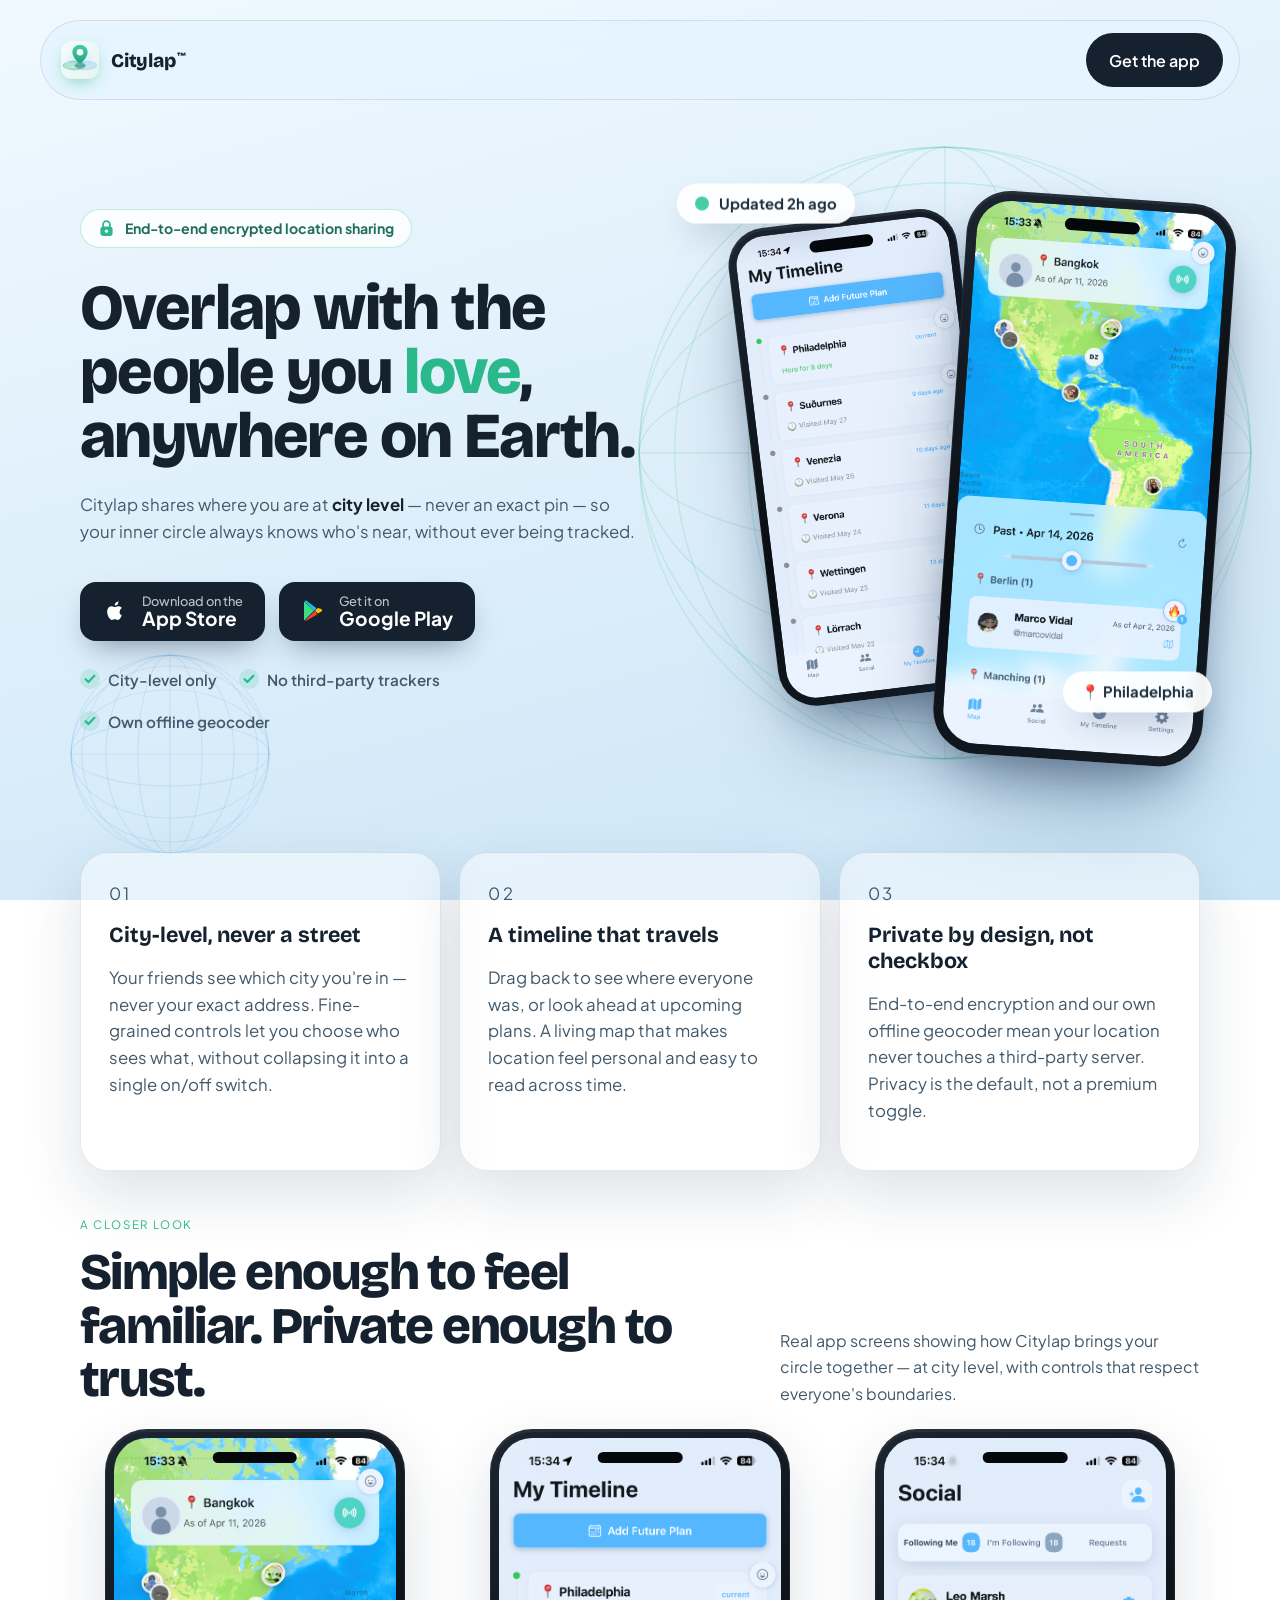
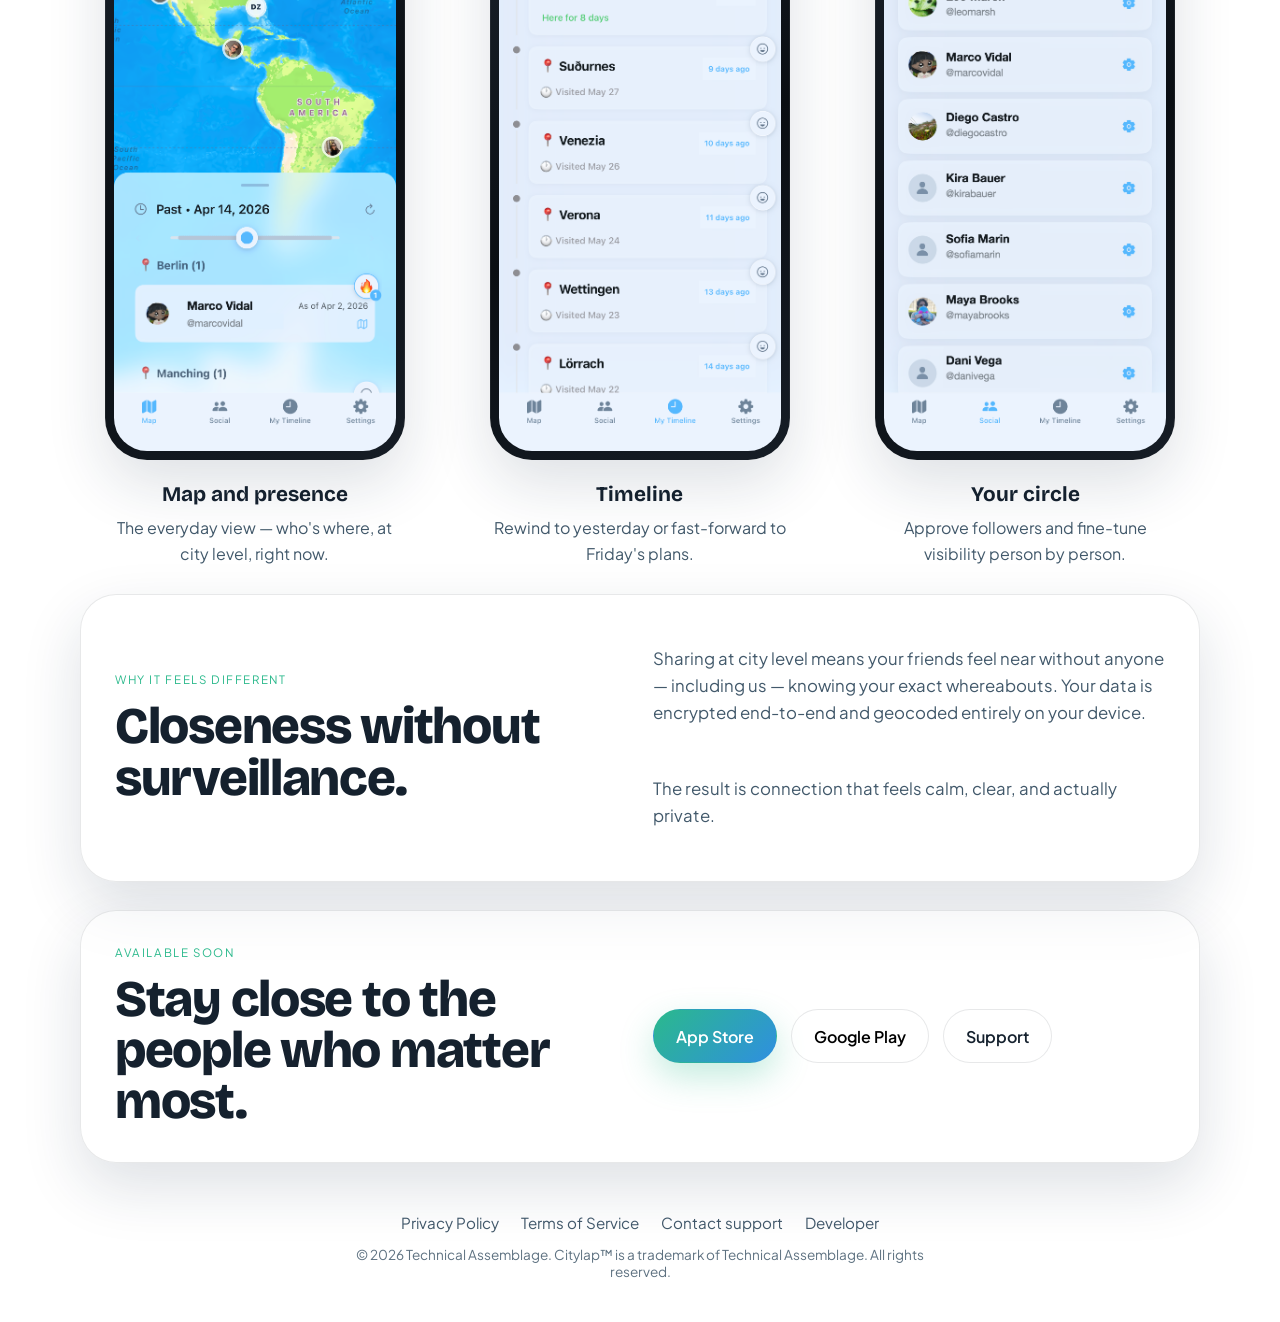
==== commit 00091e75: "Use app icon in navbar brand mark Co-Authored-By: Claude Opus 4.8 <noreply@anthropic.com>" ====
--- a/index.html
+++ b/index.html
@@ -26,12 +26,7 @@
     <div class="site-shell">
       <header class="topbar">
         <span class="brand" aria-label="Citylap">
-          <span class="brand-mark" aria-hidden="true">
-            <svg width="20" height="20" viewBox="0 0 24 24" fill="none">
-              <path d="M12 2C7.6 2 4 5.5 4 9.8c0 5.4 6.8 11.4 7.1 11.7.5.4 1.3.4 1.8 0 .3-.3 7.1-6.3 7.1-11.7C20 5.5 16.4 2 12 2Z" fill="white" />
-              <circle cx="12" cy="9.8" r="3" fill="#2bb98c" />
-            </svg>
-          </span>
+          <img class="brand-mark" src="./citylap-icon-rounded.svg" alt="" aria-hidden="true" width="38" height="38" />
           <span class="brand-text">Citylap<span class="tm">™</span></span>
         </span>
         <button type="button" class="button button-nav" data-action="notify">Get the app</button>
--- a/styles.css
+++ b/styles.css
@@ -86,12 +86,9 @@
 }
 
 .brand-mark {
-  display: grid;
-  place-items: center;
   width: 38px;
   height: 38px;
   border-radius: 11px;
-  background: linear-gradient(150deg, #46cda4, #2bb98c);
   box-shadow: 0 6px 16px -4px rgba(43, 185, 140, 0.55);
   flex-shrink: 0;
 }
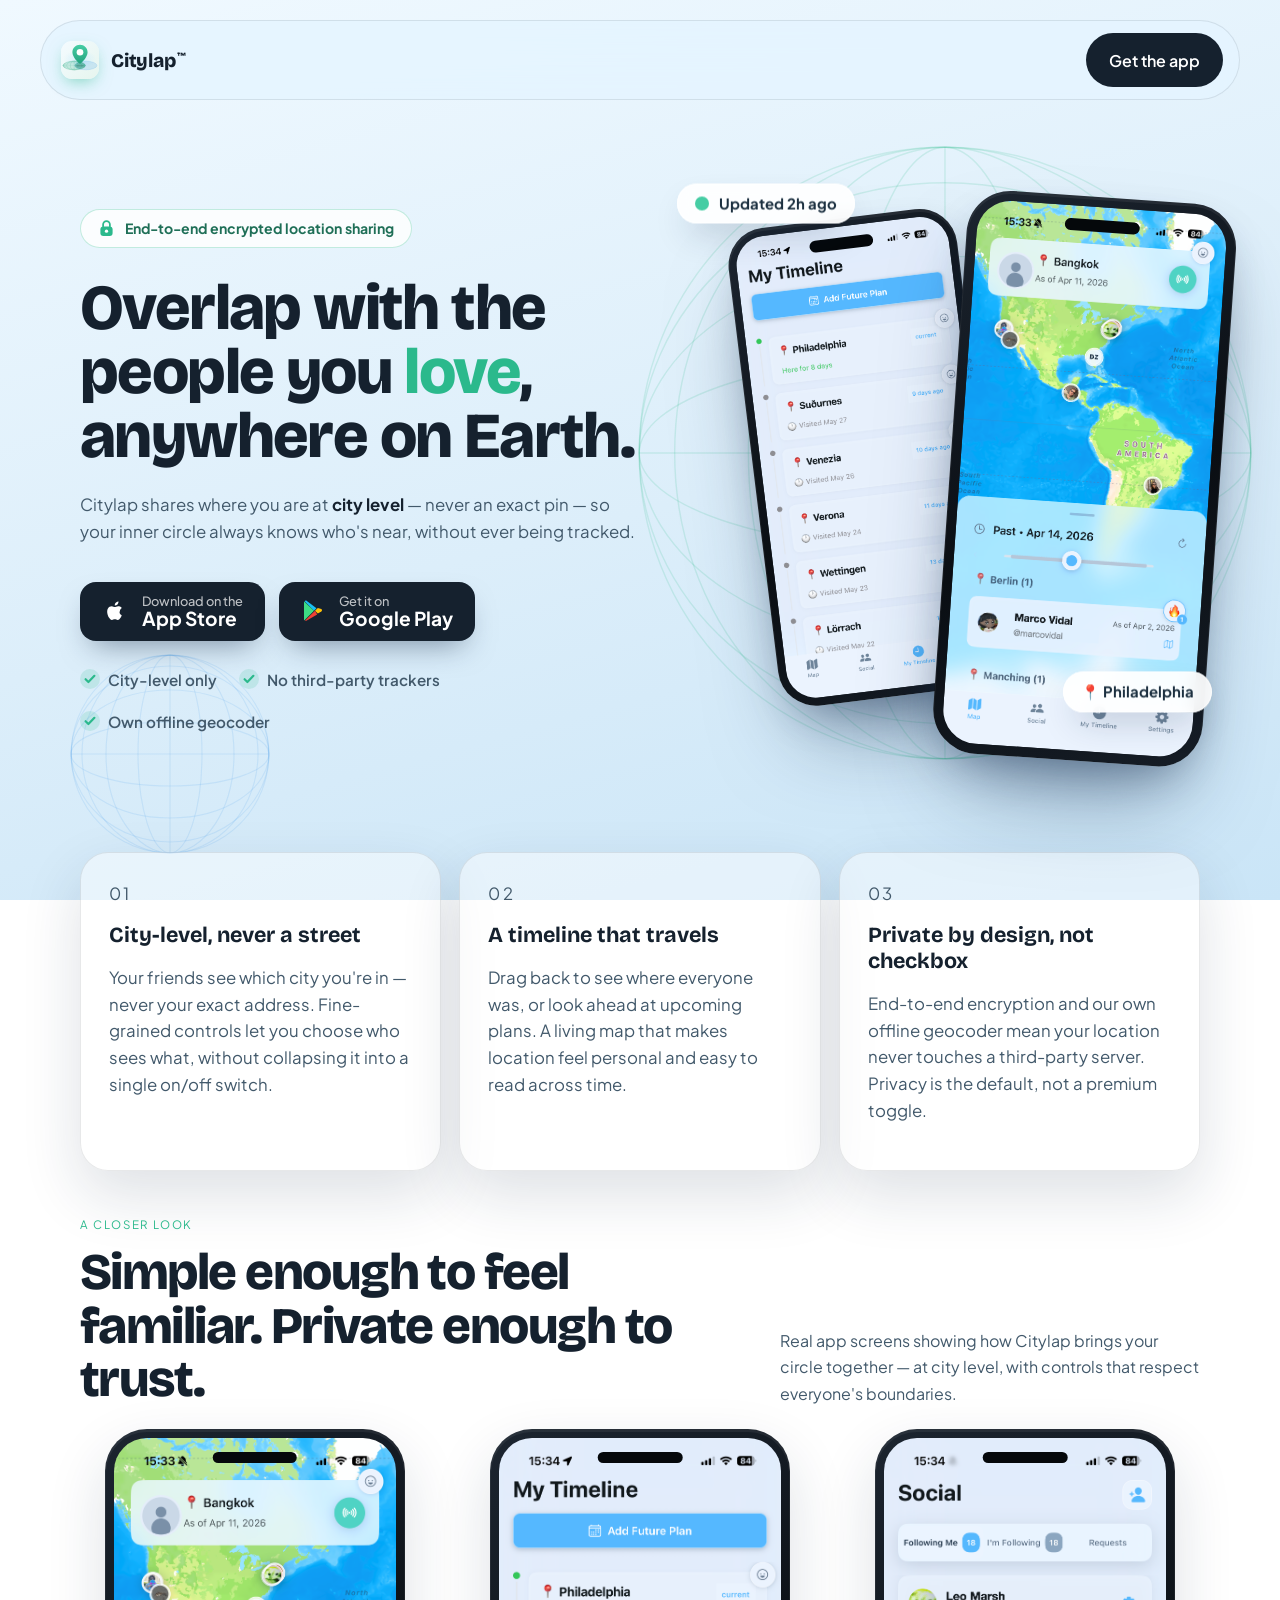
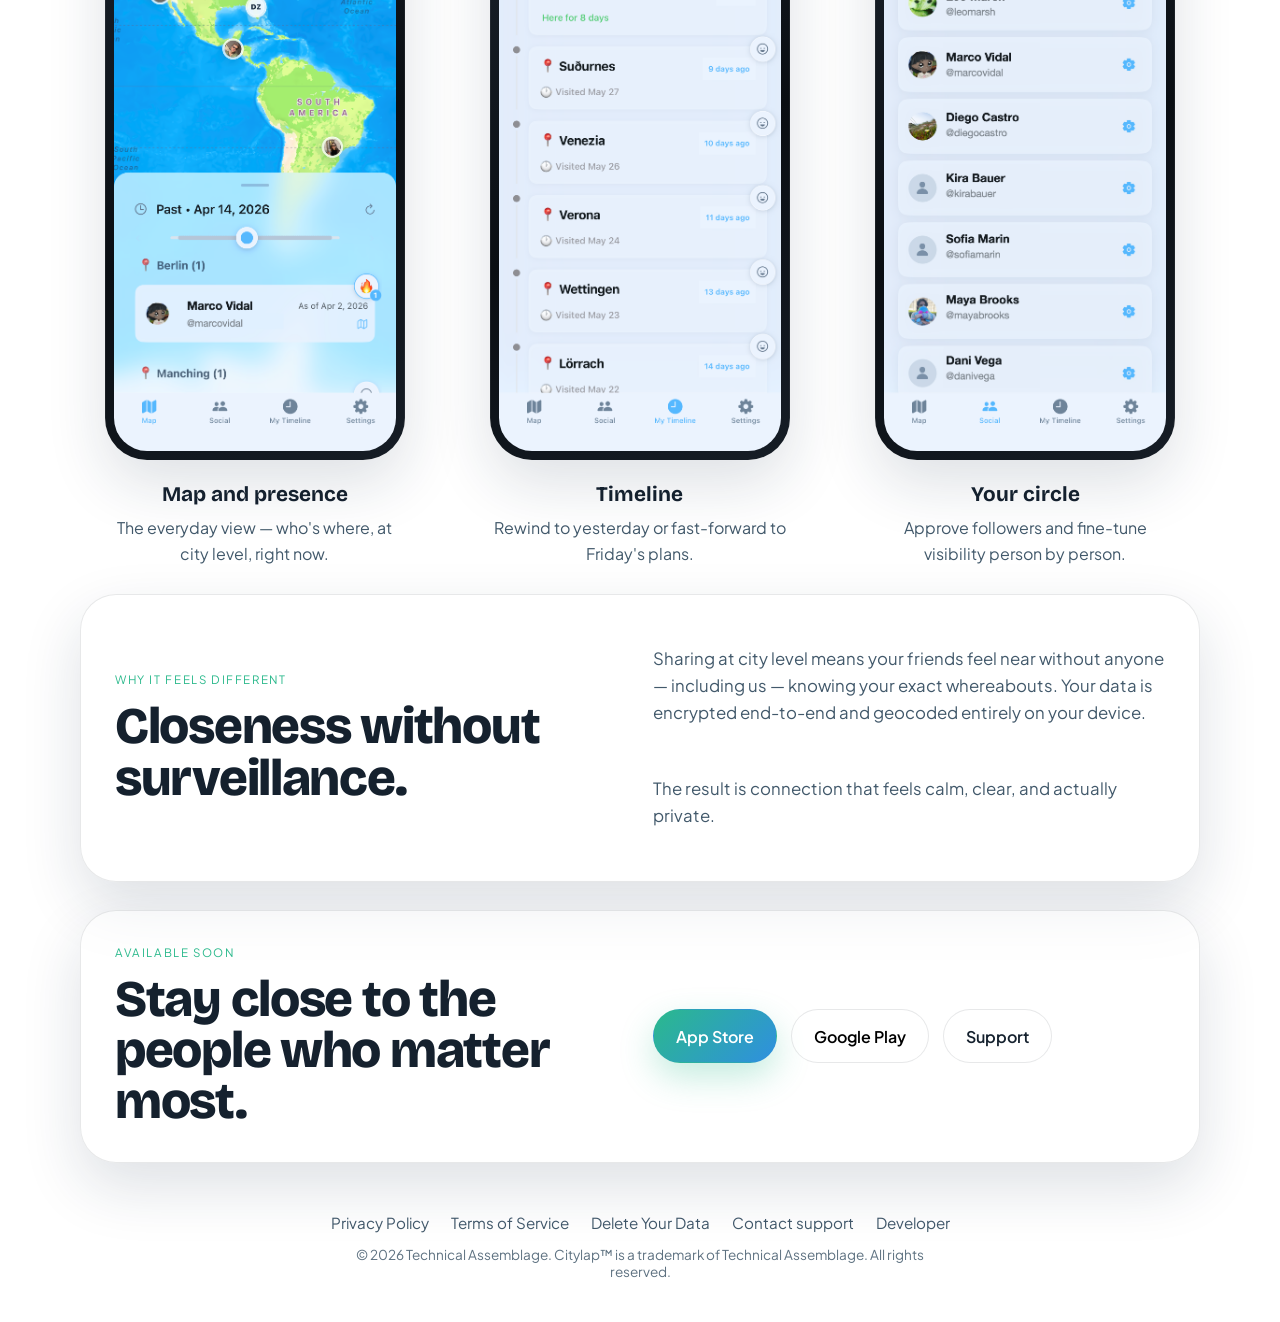
==== commit 82c60a92: "Add data deletion request page and footer link Add docs/data-deletion.html explaining what data gets" ====
--- a/index.html
+++ b/index.html
@@ -268,6 +268,7 @@
         <nav class="footer-links" aria-label="Footer">
           <a href="./docs/privacy-policy.html">Privacy Policy</a>
           <a href="./docs/terms-of-service.html">Terms of Service</a>
+          <a href="./docs/data-deletion.html">Delete Your Data</a>
           <a href="mailto:info@technicalassemblage.com">Contact support</a>
           <a href="https://technicalassemblage.com/" target="_blank" rel="noreferrer">Developer</a>
         </nav>
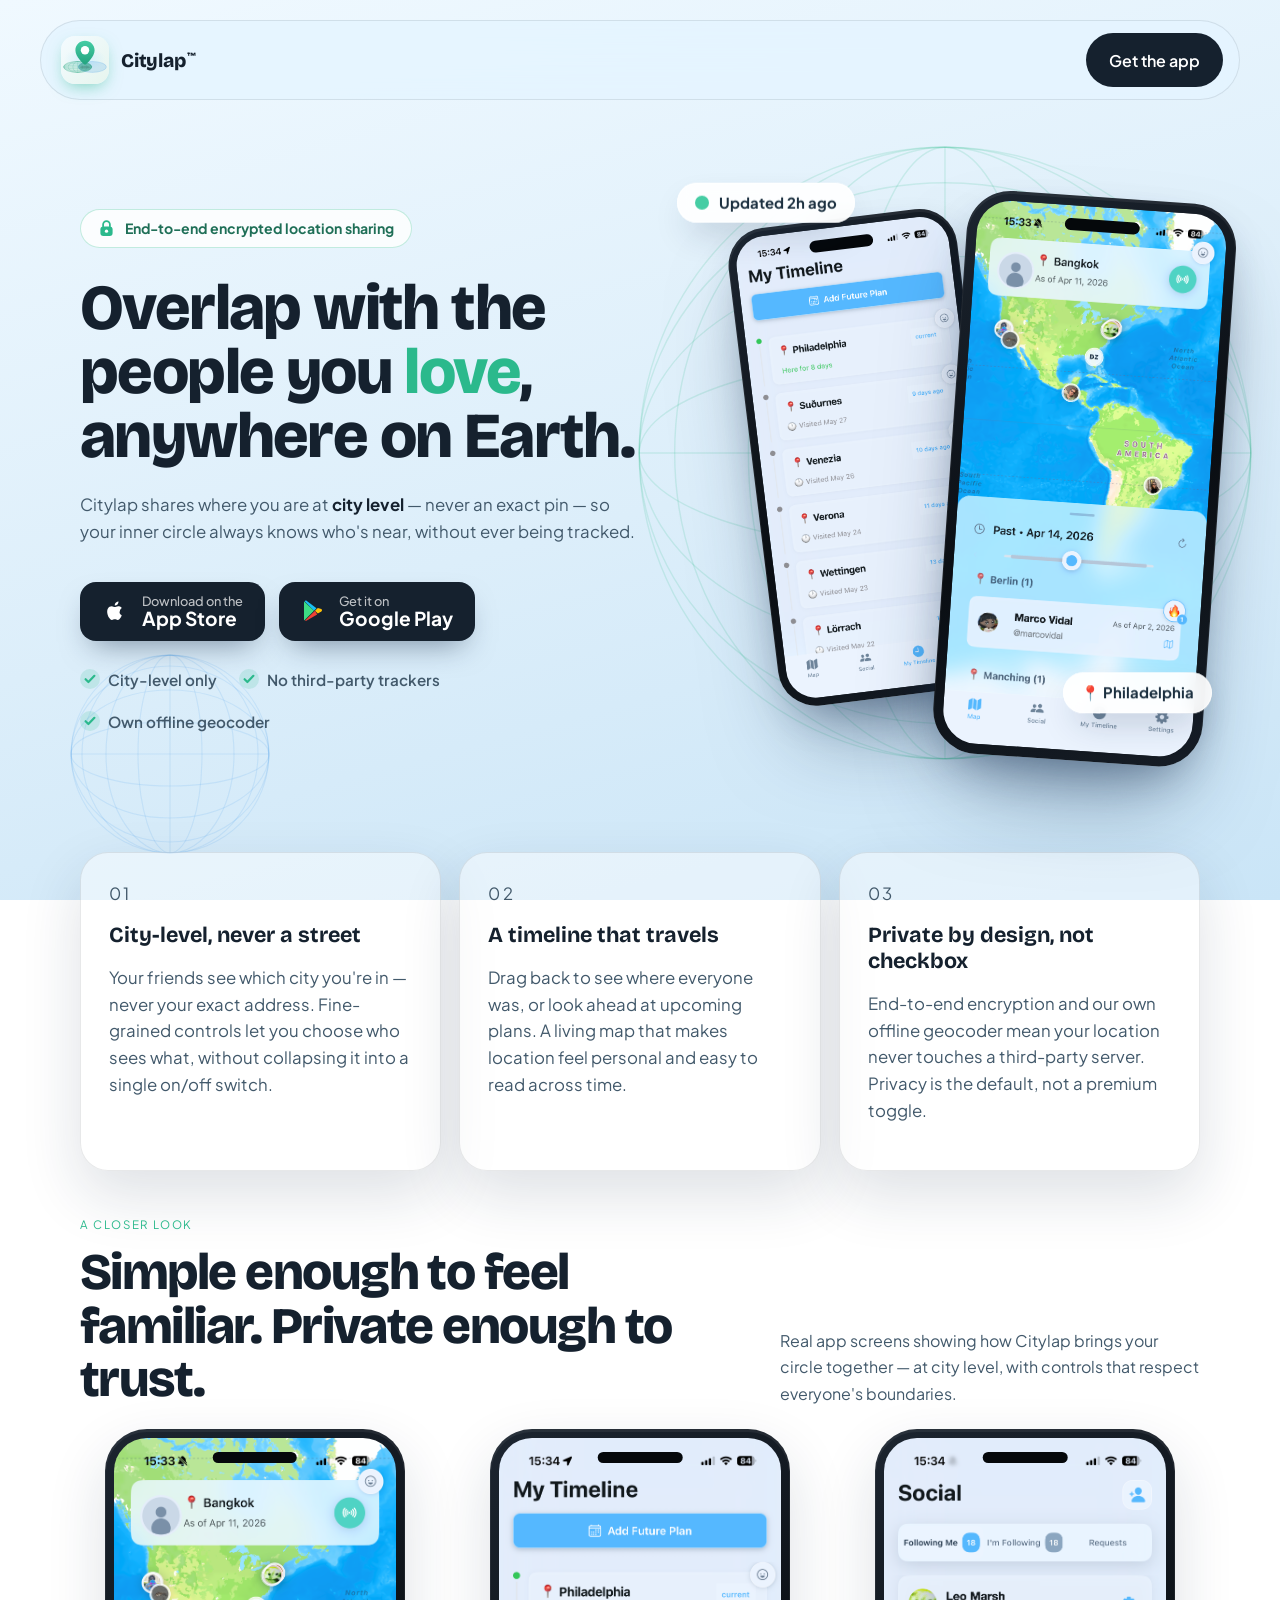
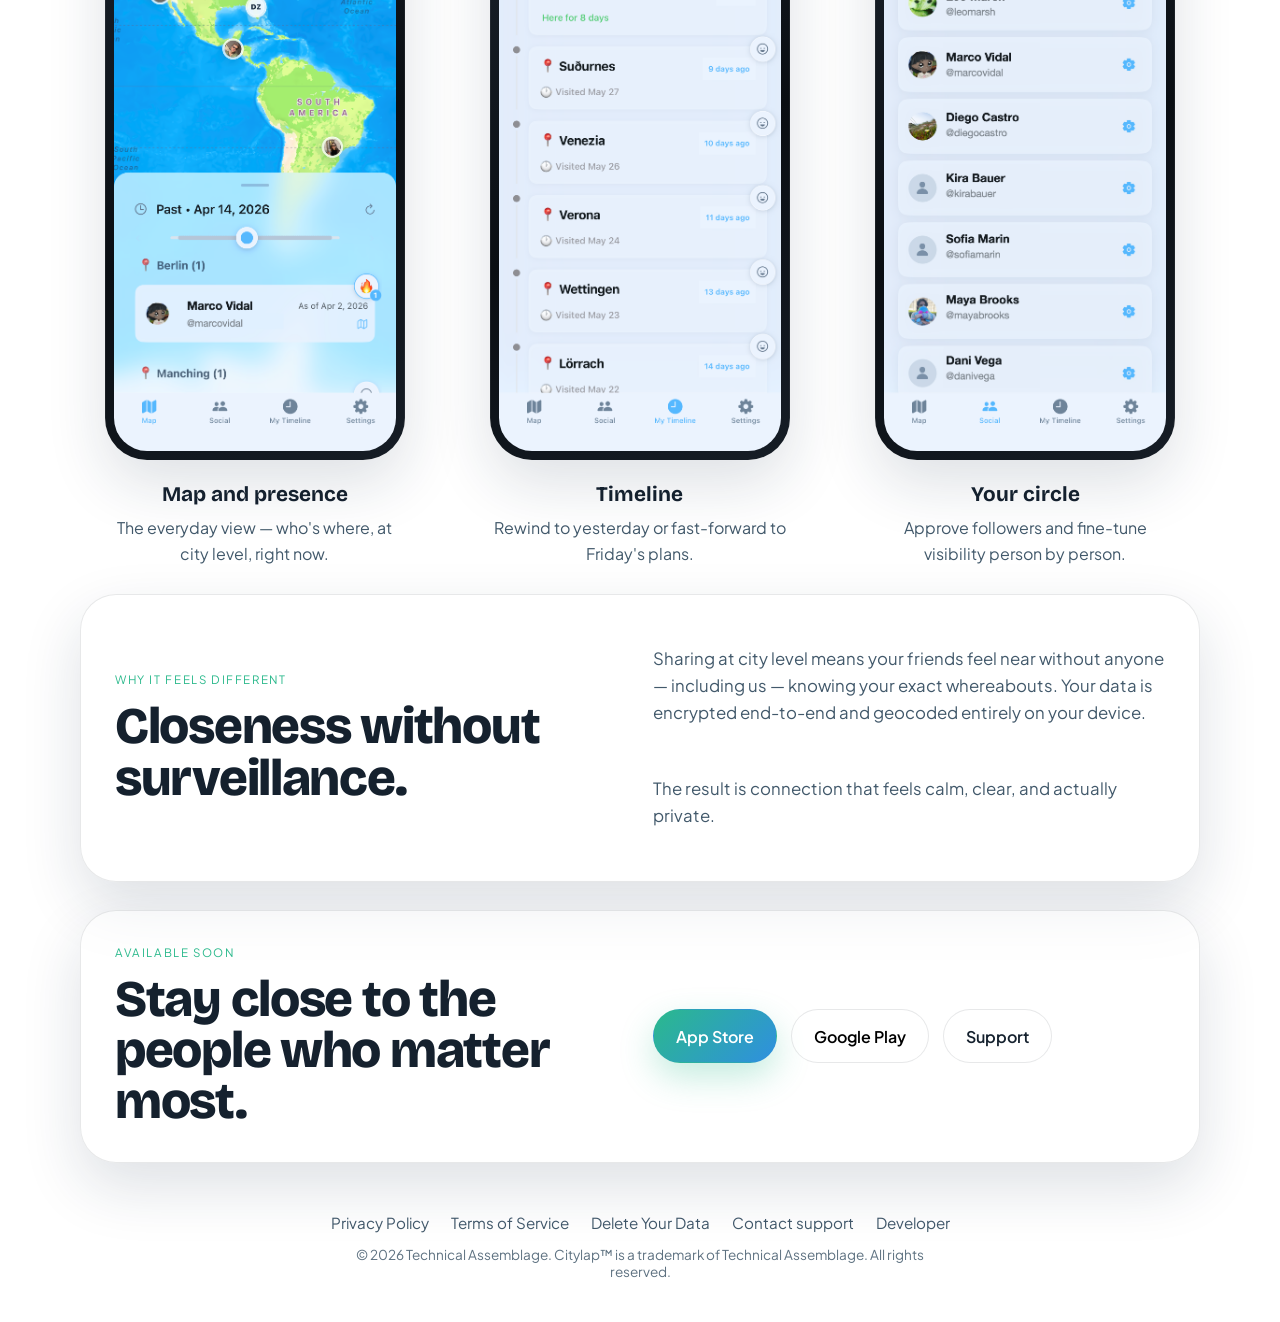
==== commit ecaed74d: "Enlarge app icon in navbar Bump the brand mark from 38px to 48px (with proportionally larger corner " ====
--- a/index.html
+++ b/index.html
@@ -26,7 +26,7 @@
     <div class="site-shell">
       <header class="topbar">
         <span class="brand" aria-label="Citylap">
-          <img class="brand-mark" src="./citylap-icon-rounded.svg" alt="" aria-hidden="true" width="38" height="38" />
+          <img class="brand-mark" src="./citylap-icon-rounded.svg" alt="" aria-hidden="true" width="48" height="48" />
           <span class="brand-text">Citylap<span class="tm">™</span></span>
         </span>
         <button type="button" class="button button-nav" data-action="notify">Get the app</button>
--- a/styles.css
+++ b/styles.css
@@ -86,9 +86,9 @@
 }
 
 .brand-mark {
-  width: 38px;
-  height: 38px;
-  border-radius: 11px;
+  width: 48px;
+  height: 48px;
+  border-radius: 14px;
   box-shadow: 0 6px 16px -4px rgba(43, 185, 140, 0.55);
   flex-shrink: 0;
 }
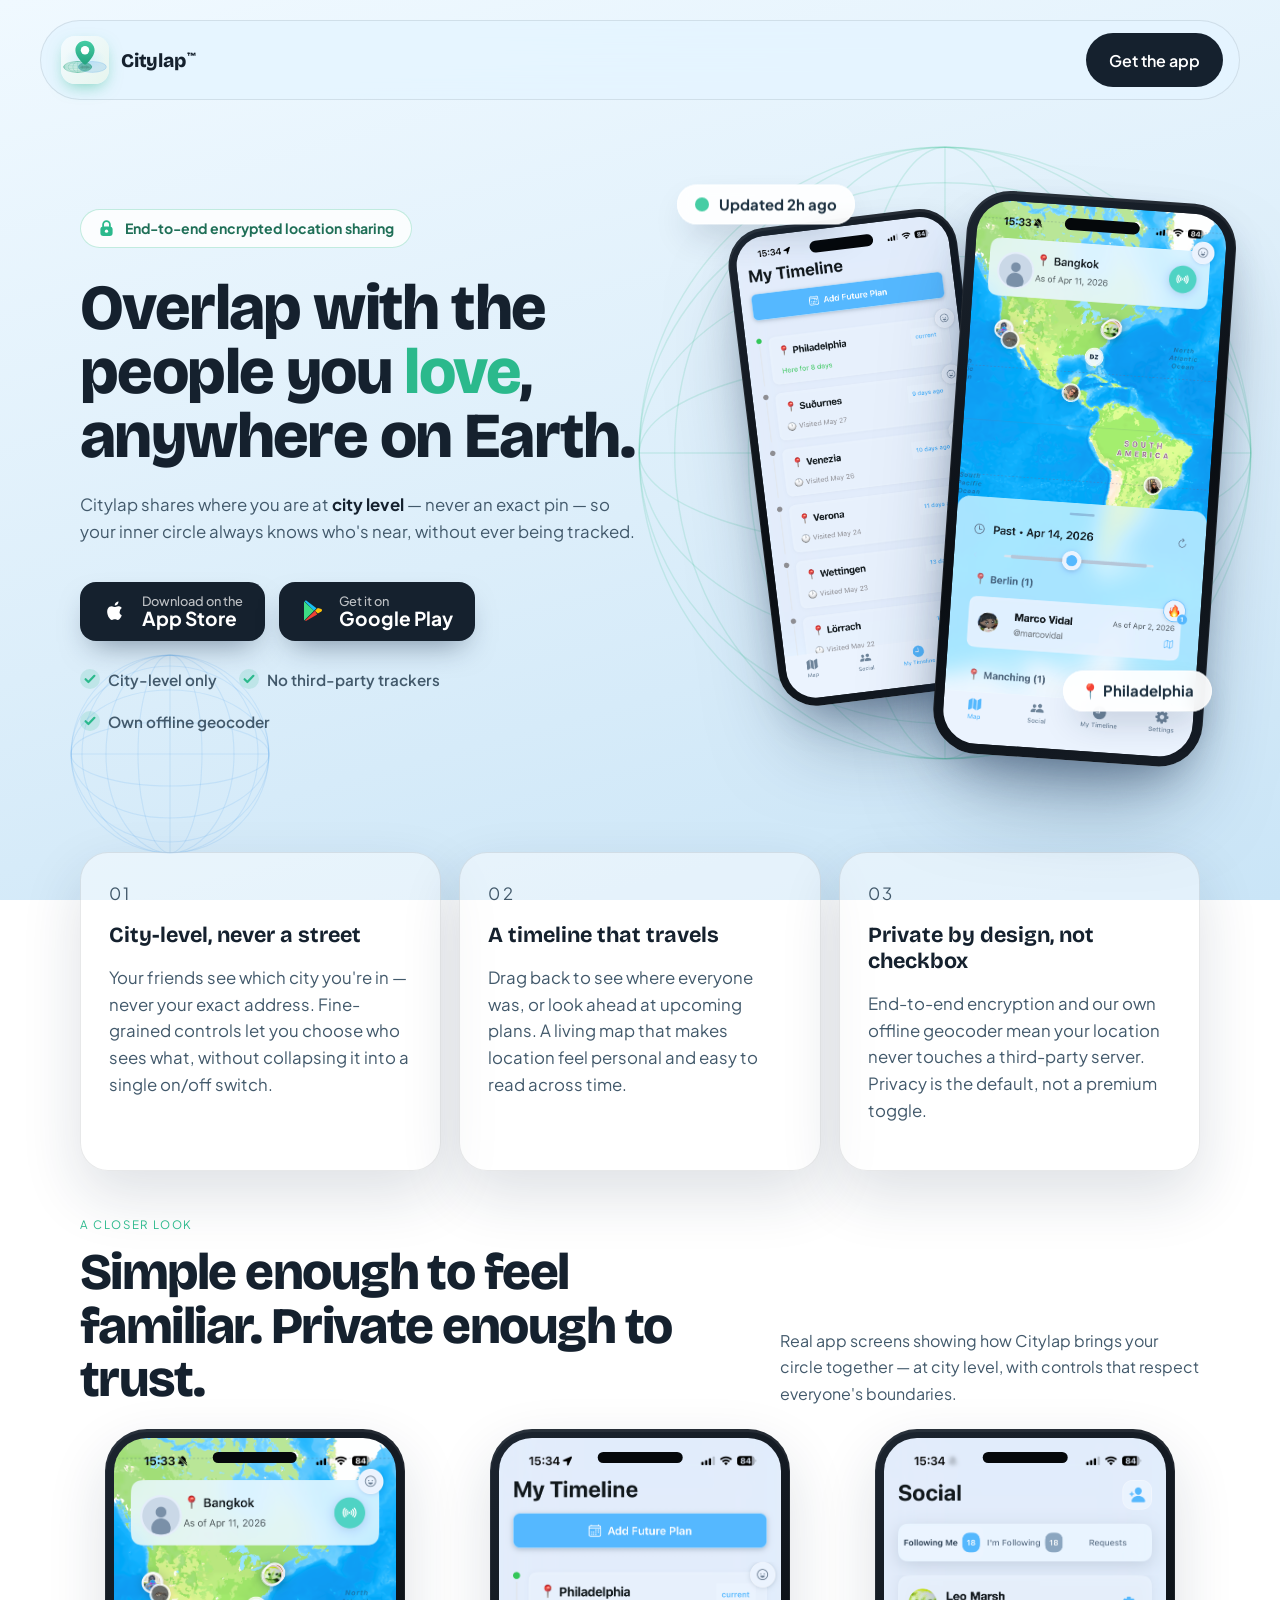
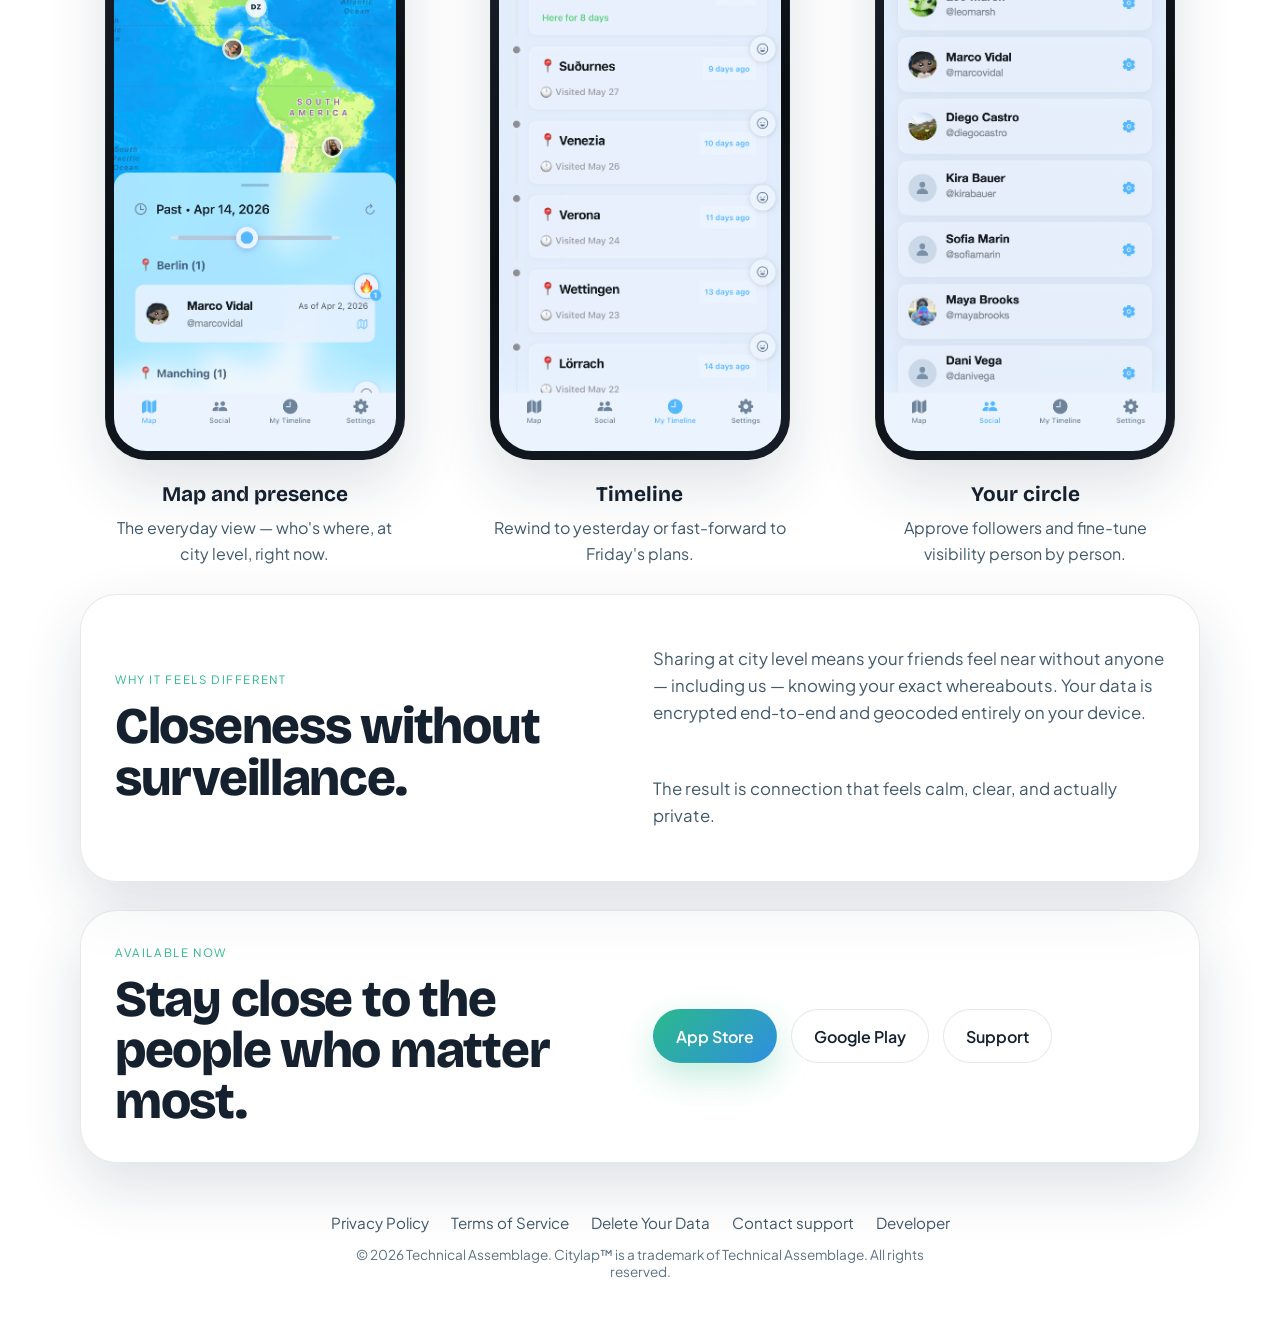
==== commit 70e3a184: "Point store CTAs at the live App Store and Play listings The apps are live on both stores, so the do" ====
--- a/index.html
+++ b/index.html
@@ -29,7 +29,7 @@
           <img class="brand-mark" src="./citylap-icon-rounded.svg" alt="" aria-hidden="true" width="48" height="48" />
           <span class="brand-text">Citylap<span class="tm">™</span></span>
         </span>
-        <button type="button" class="button button-nav" data-action="notify">Get the app</button>
+        <a class="button button-nav" href="#download">Get the app</a>
       </header>
 
       <main id="top">
@@ -65,7 +65,7 @@
             </p>
 
             <div class="cta-row" id="download">
-              <button type="button" class="store-badge" data-action="notify">
+              <a class="store-badge" href="https://apps.apple.com/app/id6790915971" target="_blank" rel="noopener">
                 <svg width="26" height="26" viewBox="0 0 24 24" fill="white" aria-hidden="true">
                   <path d="M16.4 12.7c0-2.2 1.8-3.3 1.9-3.4-1-1.5-2.6-1.7-3.2-1.7-1.4-.1-2.6.8-3.3.8-.7 0-1.7-.8-2.8-.8-1.4 0-2.8.8-3.5 2.1-1.5 2.6-.4 6.5 1.1 8.6.7 1 1.5 2.2 2.6 2.1 1-.04 1.4-.7 2.7-.7s1.6.7 2.7.6c1.1-.02 1.8-1 2.5-2 .8-1.2 1.1-2.3 1.1-2.4-.02-.01-2.1-.8-2.1-3.2ZM14.3 5.9c.6-.7 1-1.7.9-2.7-.8.03-1.9.5-2.5 1.2-.6.6-1 1.6-.9 2.6.9.07 1.8-.4 2.5-1.1Z"/>
                 </svg>
@@ -73,8 +73,8 @@
                   <div class="store-badge-top">Download on the</div>
                   <div class="store-badge-main">App Store</div>
                 </div>
-              </button>
-              <button type="button" class="store-badge" data-action="notify">
+              </a>
+              <a class="store-badge" href="https://play.google.com/store/apps/details?id=com.getcitylap.app" target="_blank" rel="noopener">
                 <svg width="24" height="24" viewBox="0 0 24 24" aria-hidden="true">
                   <path d="M3.6 2.3 13 11.7l2.5-2.5L5.2 1.6a1.4 1.4 0 0 0-1.6.7Z" fill="#19C0F4"/>
                   <path d="M3.2 2.6A1.4 1.4 0 0 0 3 3.4v17.2c0 .3.1.6.2.8L13 11.7 3.2 2.6Z" fill="#3DDC84"/>
@@ -85,7 +85,7 @@
                   <div class="store-badge-top">Get it on</div>
                   <div class="store-badge-main">Google Play</div>
                 </div>
-              </button>
+              </a>
             </div>
 
             <div class="trust-row">
@@ -253,12 +253,12 @@
 
         <section class="closing reveal">
           <div>
-            <p class="eyebrow">Available soon</p>
+            <p class="eyebrow">Available now</p>
             <h2>Stay close to the people who matter most.</h2>
           </div>
           <div class="closing-actions">
-            <button type="button" class="button button-primary" data-action="notify">App Store</button>
-            <button type="button" class="button button-secondary" data-action="notify">Google Play</button>
+            <a class="button button-primary" href="https://apps.apple.com/app/id6790915971" target="_blank" rel="noopener">App Store</a>
+            <a class="button button-secondary" href="https://play.google.com/store/apps/details?id=com.getcitylap.app" target="_blank" rel="noopener">Google Play</a>
             <a class="button button-ghost" href="mailto:info@technicalassemblage.com">Support</a>
           </div>
         </section>
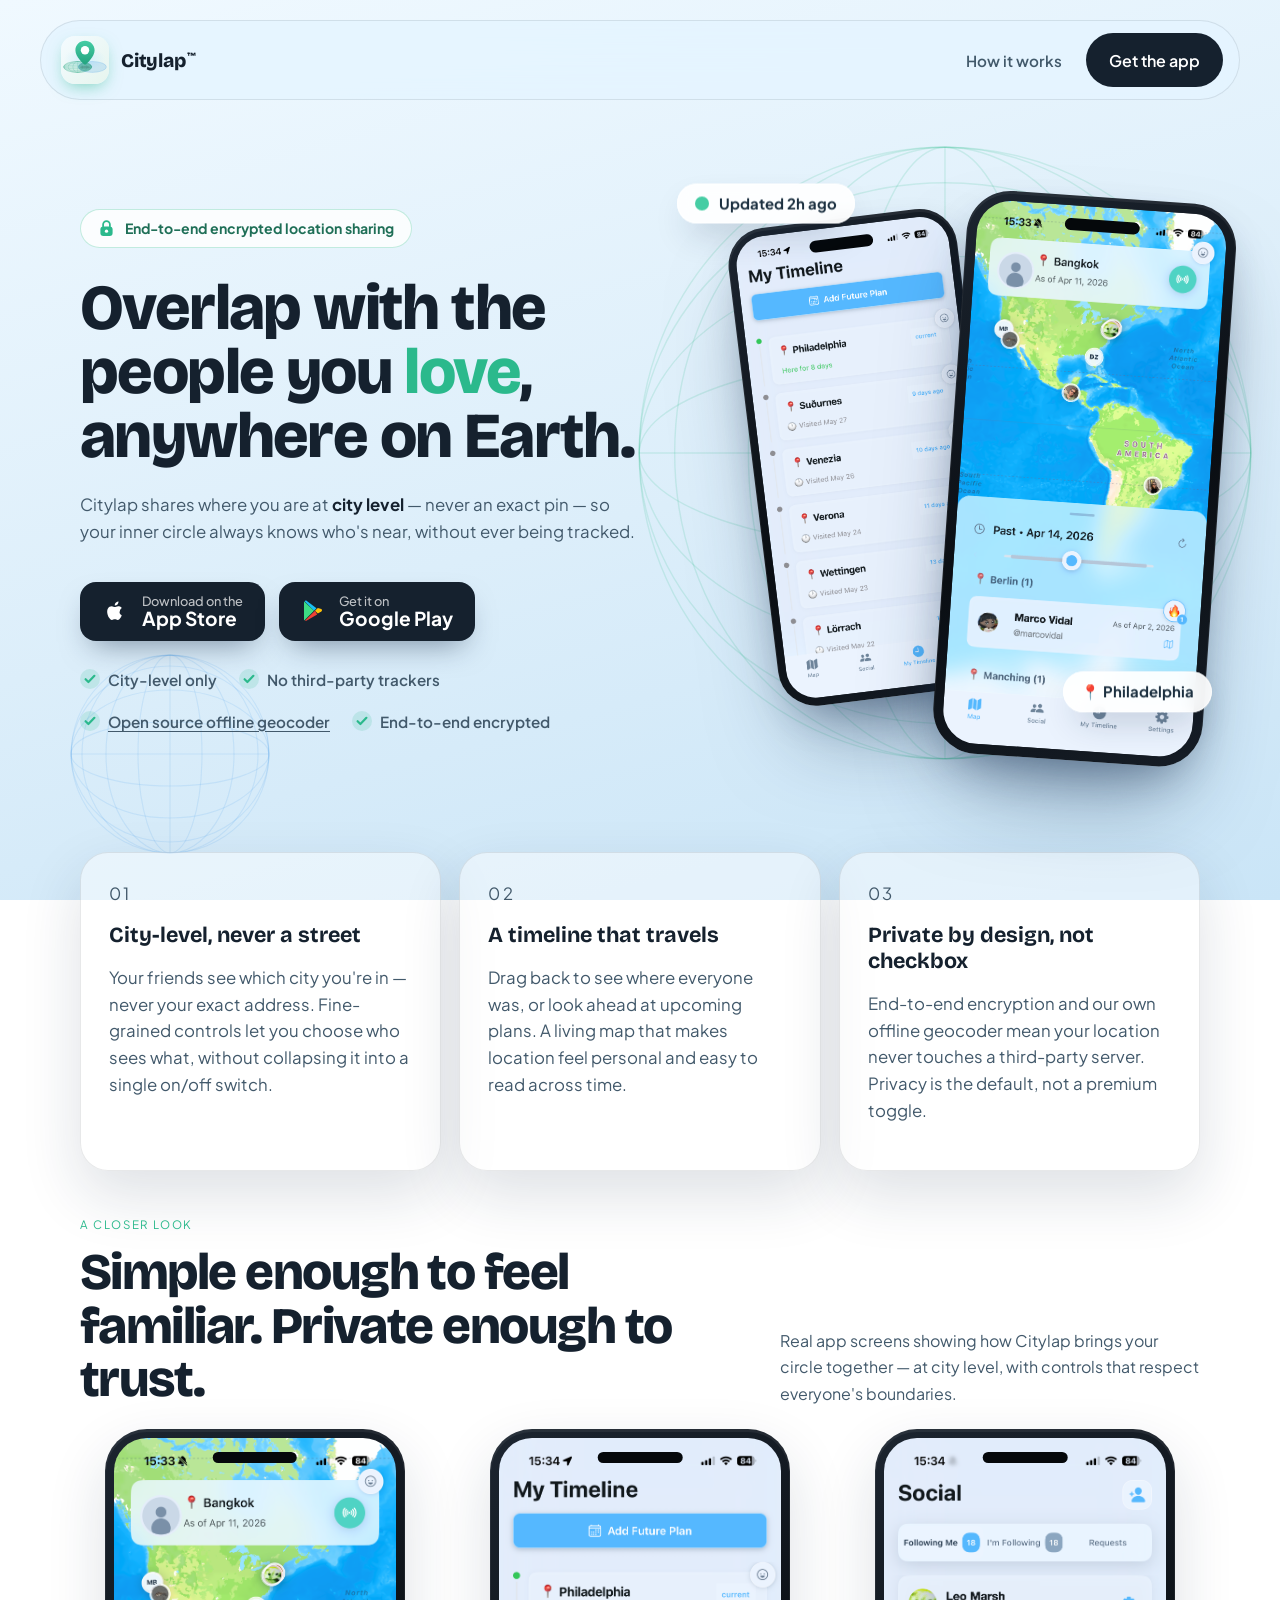
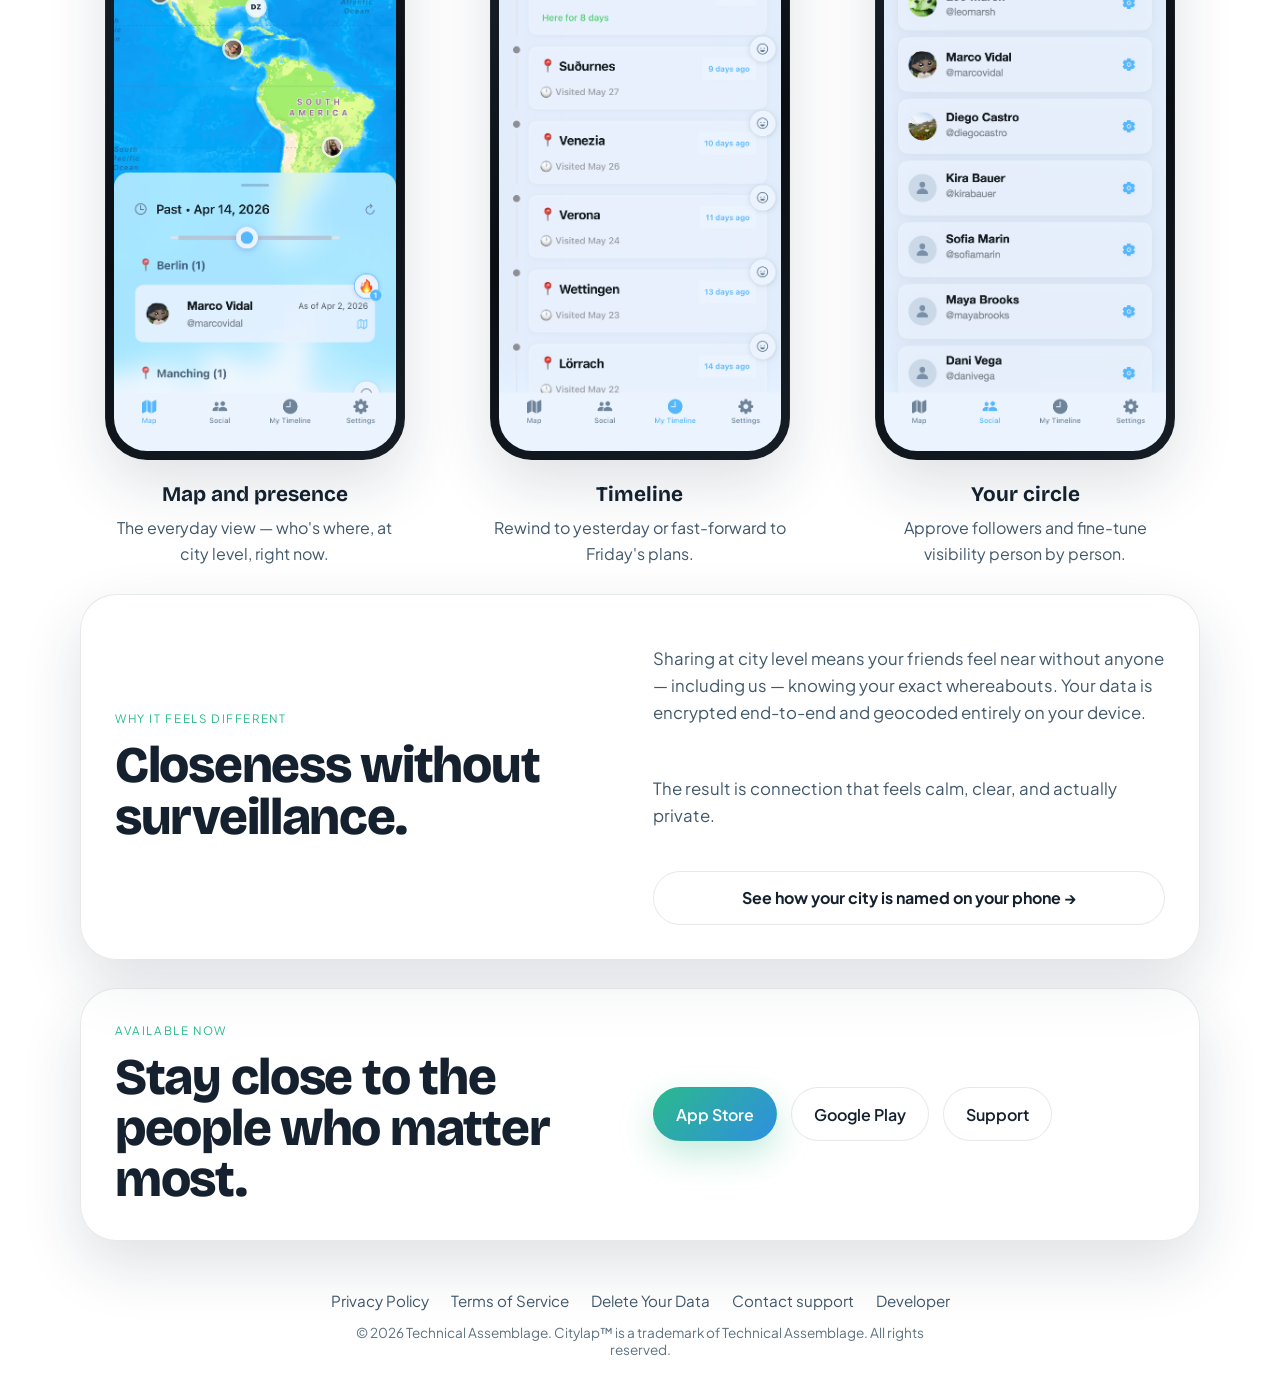
==== commit f2f896ba: "Link the geocoder presentation from the homepage Add a How it works nav link, link the hero's open s" ====
--- a/index.html
+++ b/index.html
@@ -29,7 +29,12 @@
           <img class="brand-mark" src="./citylap-icon-rounded.svg" alt="" aria-hidden="true" width="48" height="48" />
           <span class="brand-text">Citylap<span class="tm">™</span></span>
         </span>
-        <a class="button button-nav" href="#download">Get the app</a>
+        <div class="topbar-actions">
+          <nav class="topnav" aria-label="Primary">
+            <a href="./geocoder/">How it works</a>
+          </nav>
+          <a class="button button-nav" href="#download">Get the app</a>
+        </div>
       </header>
 
       <main id="top">
@@ -108,7 +113,14 @@
                   <circle cx="10" cy="10" r="10" fill="#2bb98c" opacity="0.16"/>
                   <path d="M5.6 10.2 8.4 13l6-6.2" stroke="#2bb98c" stroke-width="2.2" stroke-linecap="round" stroke-linejoin="round"/>
                 </svg>
-                Own offline geocoder
+                <a href="./geocoder/" style="text-decoration: underline; text-underline-offset: 3px">Open source offline geocoder</a>
+              </div>
+              <div class="trust-item">
+                <svg width="20" height="20" viewBox="0 0 20 20" fill="none" aria-hidden="true">
+                  <circle cx="10" cy="10" r="10" fill="#2bb98c" opacity="0.16"/>
+                  <path d="M5.6 10.2 8.4 13l6-6.2" stroke="#2bb98c" stroke-width="2.2" stroke-linecap="round" stroke-linejoin="round"/>
+                </svg>
+                End-to-end encrypted
               </div>
             </div>
 
@@ -248,6 +260,7 @@
             <p>
               The result is connection that feels calm, clear, and actually private.
             </p>
+            <a class="button button-secondary privacy-cta" href="./geocoder/">See how your city is named on your phone →</a>
           </div>
         </section>
 
--- a/styles.css
+++ b/styles.css
@@ -106,6 +106,12 @@
   color: var(--muted);
   font-size: 0.95rem;
   font-weight: 600;
+}
+
+.topbar-actions {
+  display: inline-flex;
+  align-items: center;
+  gap: 24px;
 }
 
 .topnav a:hover,
@@ -252,6 +258,10 @@
   margin-top: 36px;
 }
 
+#download {
+  scroll-margin-top: 112px;
+}
+
 .store-badge {
   display: inline-flex;
   align-items: center;
@@ -362,6 +372,13 @@
 .button-ghost {
   background: rgba(255, 255, 255, 0.52);
   border-color: var(--line);
+}
+
+.privacy-cta {
+  margin-top: 8px;
+  text-align: center;
+  color: var(--text);
+  font-weight: 700;
 }
 
 .button-secondary:hover,
